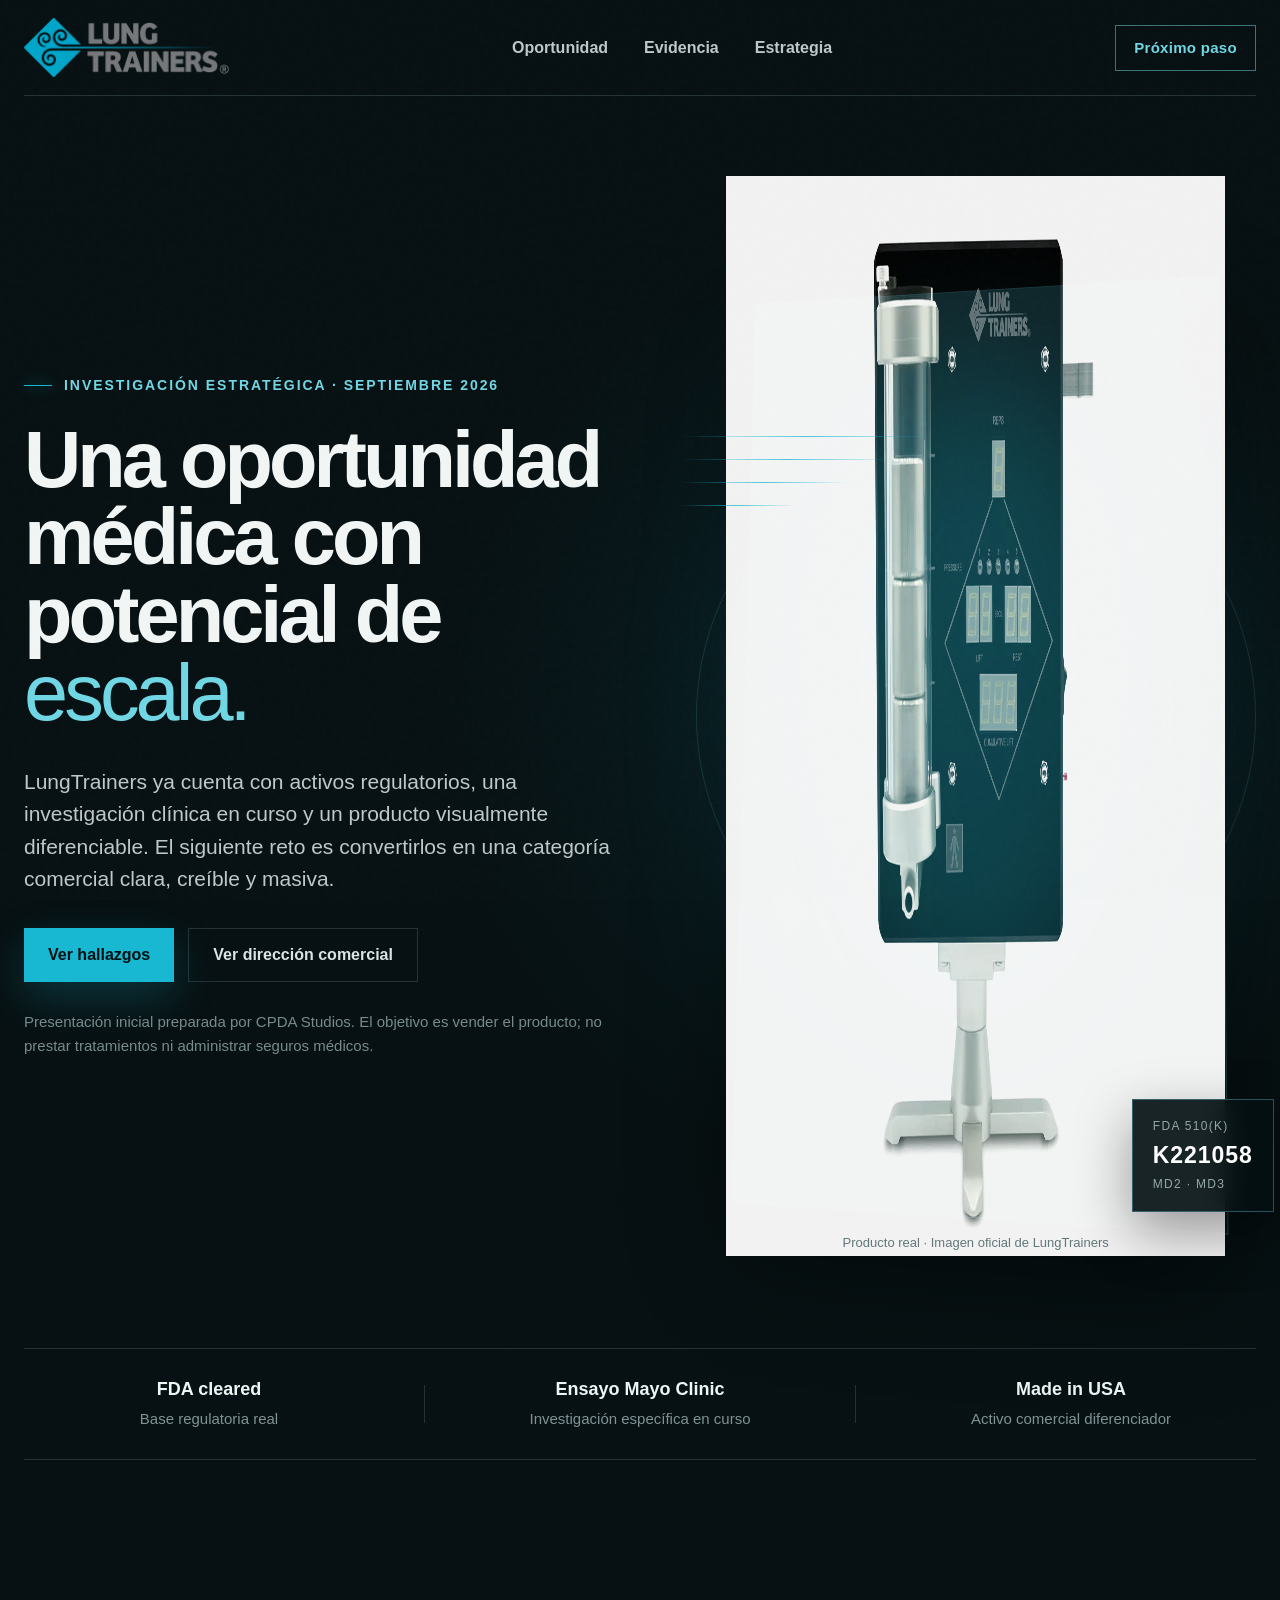
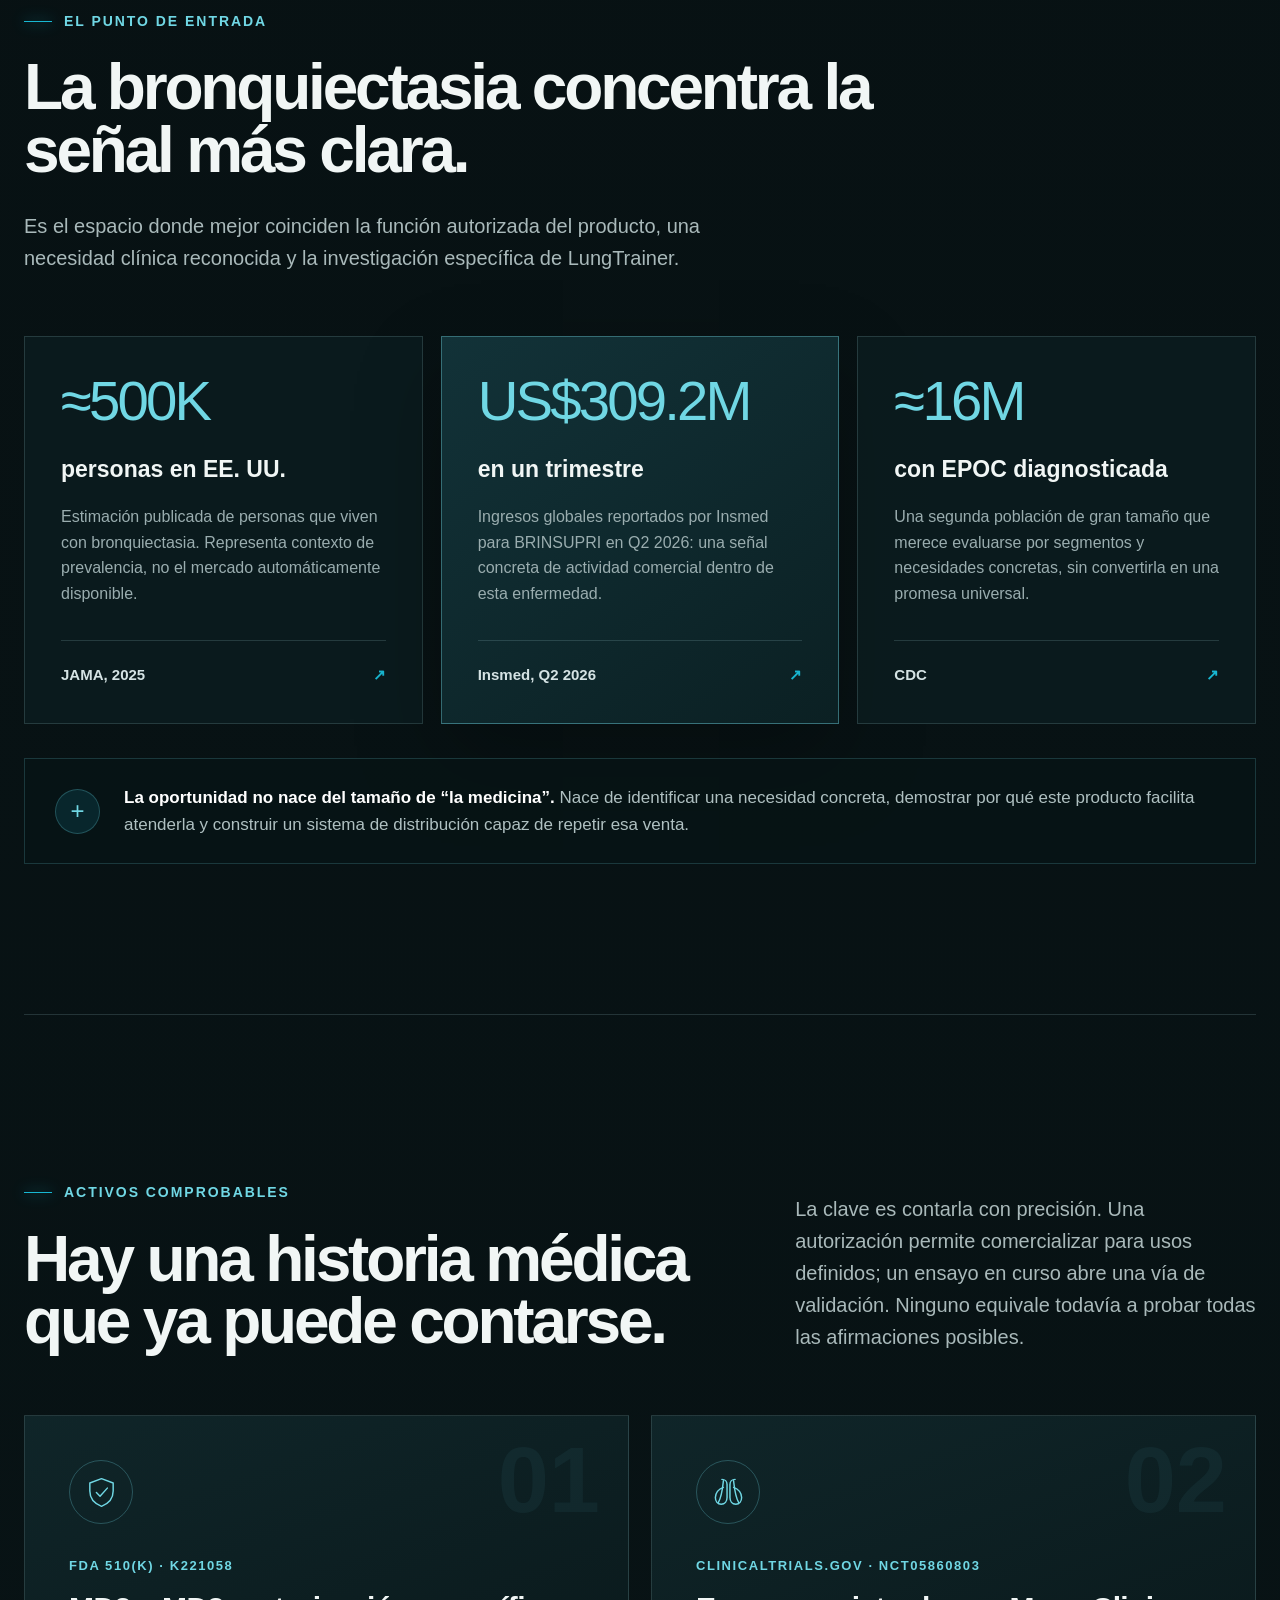
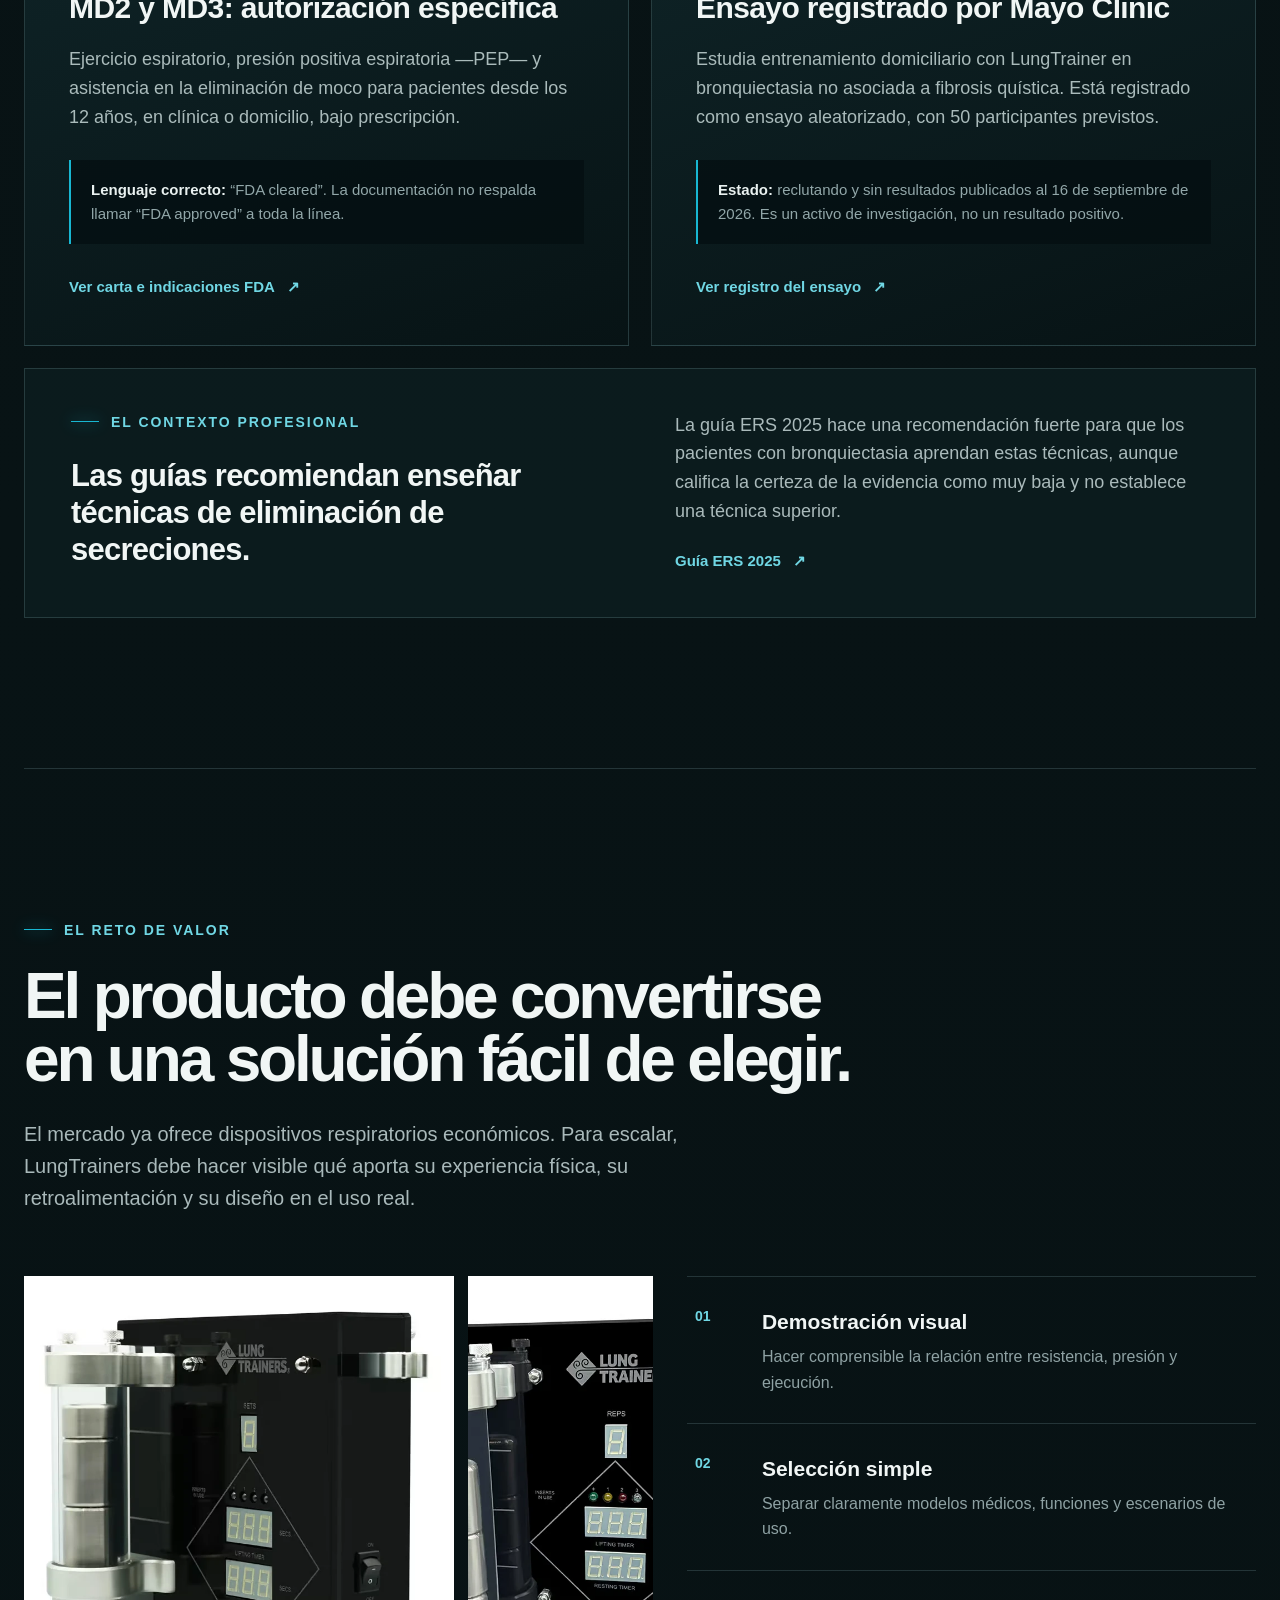
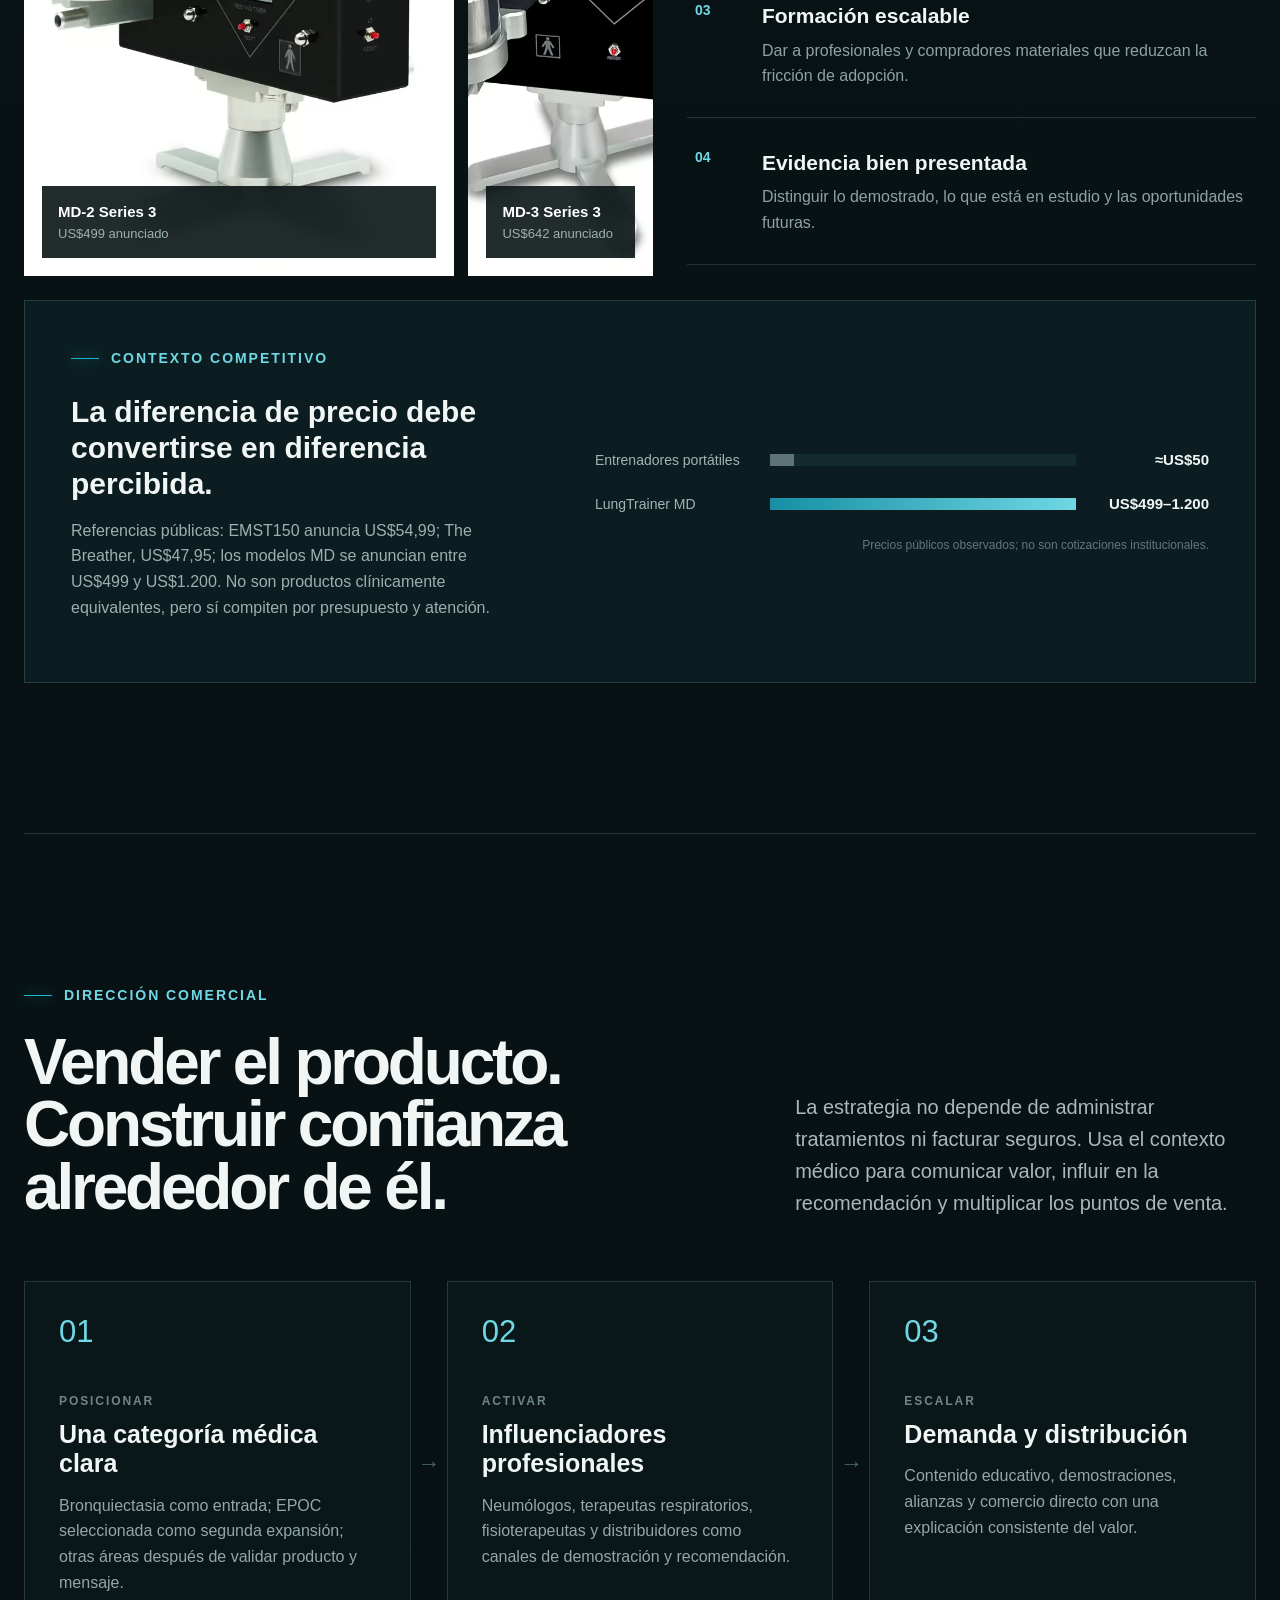
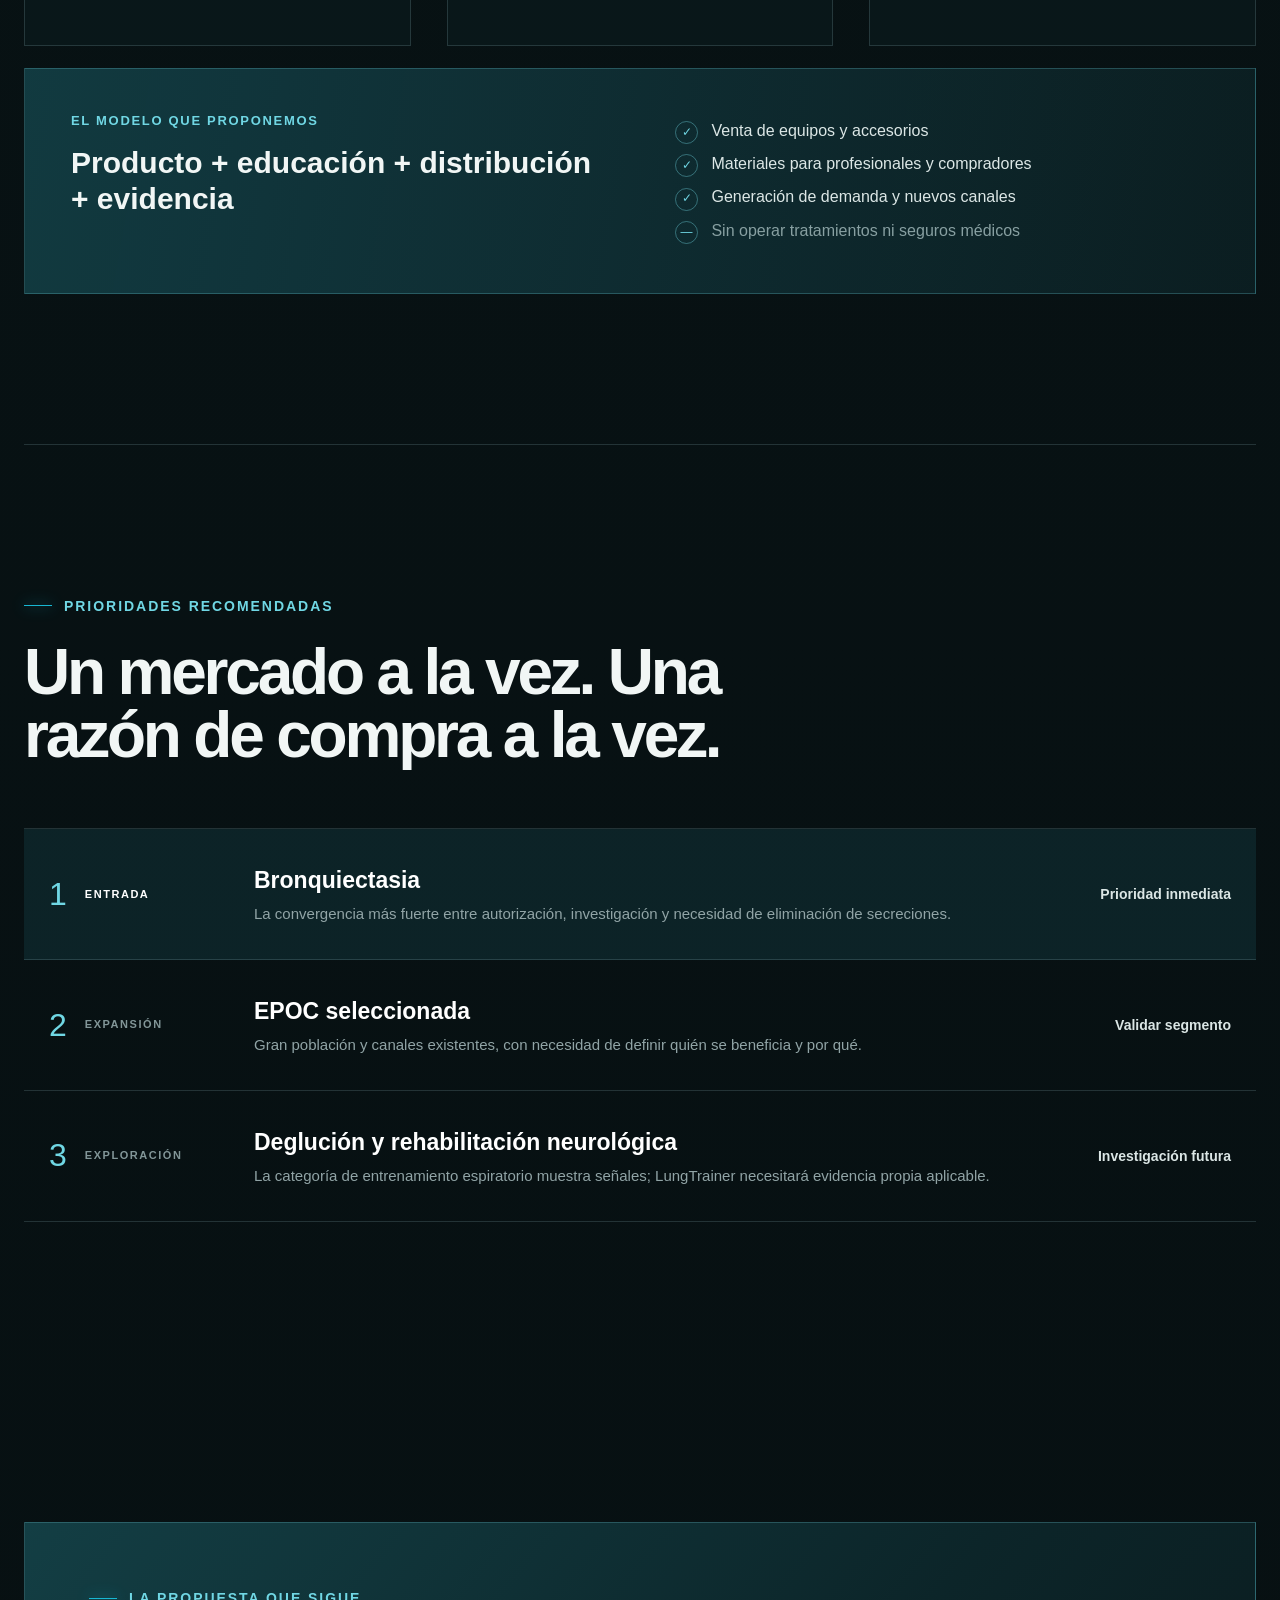
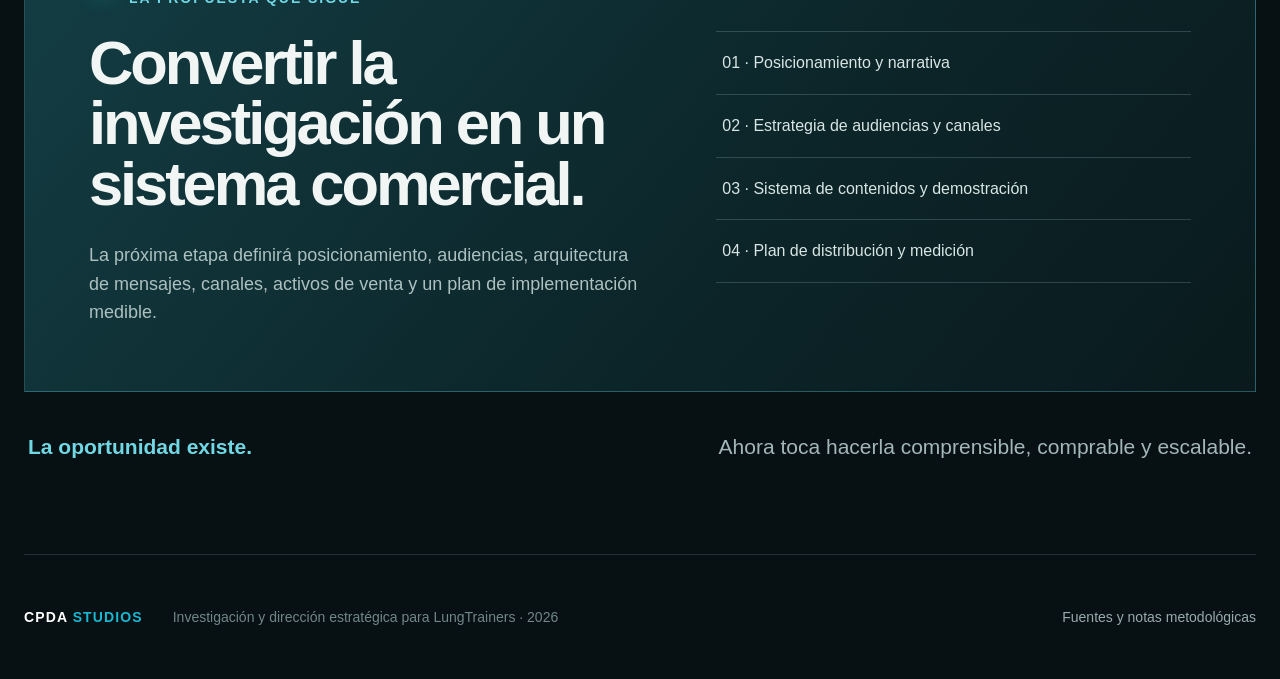
==== index.html @ 3cfd4b8d "Create LungTrainers medical opportunity presentation" ====
<!doctype html>
<html lang="es">
<head>
  <meta charset="utf-8">
  <meta name="viewport" content="width=device-width, initial-scale=1">
  <meta name="description" content="LungTrainers Medical Opportunity — investigación estratégica y oportunidad comercial para escalar la venta del producto.">
  <meta name="theme-color" content="#071012">
  <title>LungTrainers — Medical Opportunity</title>
  <link rel="canonical" href="https://cpdastudios.com/lungtrainers/">
  <link rel="preload" as="image" href="assets/official/md3-series4.webp">
  <link rel="stylesheet" href="styles.css">
</head>
<body>
  <div class="page-noise" aria-hidden="true"></div>
  <header class="site-header">
    <a class="brand" href="#inicio" aria-label="Inicio">
      <img src="assets/official/lungtrainers-logo.webp" alt="LungTrainers">
    </a>
    <nav aria-label="Navegación principal">
      <a href="#oportunidad">Oportunidad</a>
      <a href="#evidencia">Evidencia</a>
      <a href="#estrategia">Estrategia</a>
    </nav>
    <a class="header-cta" href="#proximo-paso">Próximo paso</a>
  </header>

  <main>
    <section class="hero" id="inicio">
      <div class="hero-copy reveal">
        <p class="eyebrow"><span></span> Investigación estratégica · Septiembre 2026</p>
        <h1>Una oportunidad médica con potencial de <em>escala.</em></h1>
        <p class="hero-lede">LungTrainers ya cuenta con activos regulatorios, una investigación clínica en curso y un producto visualmente diferenciable. El siguiente reto es convertirlos en una categoría comercial clara, creíble y masiva.</p>
        <div class="hero-actions">
          <a class="button button-primary" href="#hallazgos">Ver hallazgos</a>
          <a class="button button-ghost" href="#estrategia">Ver dirección comercial</a>
        </div>
        <p class="scope-note">Presentación inicial preparada por CPDA Studios. El objetivo es vender el producto; no prestar tratamientos ni administrar seguros médicos.</p>
      </div>

      <div class="hero-visual reveal" data-delay="120">
        <div class="orbit orbit-one"></div>
        <div class="orbit orbit-two"></div>
        <div class="airflow-lines" aria-hidden="true">
          <span></span><span></span><span></span><span></span>
        </div>
        <div class="product-stage">
          <div class="product-halo"></div>
          <img src="assets/official/md3-series4.webp" alt="LungTrainer MD-3 Series 4" width="1480" height="1080">
        </div>
        <div class="evidence-badge">
          <small>FDA 510(k)</small>
          <strong>K221058</strong>
          <span>MD2 · MD3</span>
        </div>
        <div class="visual-caption">Producto real · Imagen oficial de LungTrainers</div>
      </div>
    </section>

    <section class="signal-strip" aria-label="Señales principales">
      <div><strong>FDA cleared</strong><span>Base regulatoria real</span></div>
      <i></i>
      <div><strong>Ensayo Mayo Clinic</strong><span>Investigación específica en curso</span></div>
      <i></i>
      <div><strong>Made in USA</strong><span>Activo comercial diferenciador</span></div>
    </section>

    <section class="section opportunity" id="oportunidad">
      <div class="section-heading reveal">
        <p class="eyebrow"><span></span> El punto de entrada</p>
        <h2>La bronquiectasia concentra la señal más clara.</h2>
        <p>Es el espacio donde mejor coinciden la función autorizada del producto, una necesidad clínica reconocida y la investigación específica de LungTrainer.</p>
      </div>

      <div class="metric-grid" id="hallazgos">
        <article class="metric-card reveal">
          <div class="metric-number">≈500K</div>
          <h3>personas en EE. UU.</h3>
          <p>Estimación publicada de personas que viven con bronquiectasia. Representa contexto de prevalencia, no el mercado automáticamente disponible.</p>
          <a href="https://pubmed.ncbi.nlm.nih.gov/40293759/" target="_blank" rel="noopener">JAMA, 2025 <span>↗</span></a>
        </article>
        <article class="metric-card accent reveal" data-delay="80">
          <div class="metric-number">US$309.2M</div>
          <h3>en un trimestre</h3>
          <p>Ingresos globales reportados por Insmed para BRINSUPRI en Q2 2026: una señal concreta de actividad comercial dentro de esta enfermedad.</p>
          <a href="https://investor.insmed.com/2026-08-06-Insmed-Reports-Second-Quarter-2026-Financial-Results-and-Provides-Business-Update" target="_blank" rel="noopener">Insmed, Q2 2026 <span>↗</span></a>
        </article>
        <article class="metric-card reveal" data-delay="160">
          <div class="metric-number">≈16M</div>
          <h3>con EPOC diagnosticada</h3>
          <p>Una segunda población de gran tamaño que merece evaluarse por segmentos y necesidades concretas, sin convertirla en una promesa universal.</p>
          <a href="https://www.cdc.gov/cdi/indicator-definitions/chronic-obstructive-pulmonary-disease.html" target="_blank" rel="noopener">CDC <span>↗</span></a>
        </article>
      </div>

      <div class="context-note reveal">
        <div class="context-icon" aria-hidden="true">+</div>
        <p><strong>La oportunidad no nace del tamaño de “la medicina”.</strong> Nace de identificar una necesidad concreta, demostrar por qué este producto facilita atenderla y construir un sistema de distribución capaz de repetir esa venta.</p>
      </div>
    </section>

    <section class="section evidence" id="evidencia">
      <div class="section-heading split-heading reveal">
        <div>
          <p class="eyebrow"><span></span> Activos comprobables</p>
          <h2>Hay una historia médica que ya puede contarse.</h2>
        </div>
        <p>La clave es contarla con precisión. Una autorización permite comercializar para usos definidos; un ensayo en curso abre una vía de validación. Ninguno equivale todavía a probar todas las afirmaciones posibles.</p>
      </div>

      <div class="evidence-layout">
        <article class="evidence-panel reveal">
          <span class="panel-index">01</span>
          <div class="panel-icon" aria-hidden="true">
            <svg viewBox="0 0 48 48"><path d="M24 5 8 11v11c0 10.2 6.7 17.4 16 21 9.3-3.6 16-10.8 16-21V11L24 5Z"/><path d="m17 24 5 5 10-11"/></svg>
          </div>
          <p class="panel-kicker">FDA 510(k) · K221058</p>
          <h3>MD2 y MD3: autorización específica</h3>
          <p>Ejercicio espiratorio, presión positiva espiratoria —PEP— y asistencia en la eliminación de moco para pacientes desde los 12 años, en clínica o domicilio, bajo prescripción.</p>
          <div class="precision-box"><strong>Lenguaje correcto:</strong> “FDA cleared”. La documentación no respalda llamar “FDA approved” a toda la línea.</div>
          <a class="text-link" href="https://www.accessdata.fda.gov/cdrh_docs/pdf22/K221058.pdf" target="_blank" rel="noopener">Ver carta e indicaciones FDA <span>↗</span></a>
        </article>

        <article class="evidence-panel reveal" data-delay="100">
          <span class="panel-index">02</span>
          <div class="panel-icon" aria-hidden="true">
            <svg viewBox="0 0 48 48"><path d="M10 38c5-9 6-21 7-30m21 30c-5-9-6-21-7-30"/><path d="M17 17c-7 2-11 8-11 14 0 5 3 9 8 9 5 0 8-4 8-9V13c0-4-3-7-7-7m16 11c7 2 11 8 11 14 0 5-3 9-8 9-5 0-8-4-8-9V13c0-4 3-7 7-7"/></svg>
          </div>
          <p class="panel-kicker">ClinicalTrials.gov · NCT05860803</p>
          <h3>Ensayo registrado por Mayo Clinic</h3>
          <p>Estudia entrenamiento domiciliario con LungTrainer en bronquiectasia no asociada a fibrosis quística. Está registrado como ensayo aleatorizado, con 50 participantes previstos.</p>
          <div class="precision-box"><strong>Estado:</strong> reclutando y sin resultados publicados al 16 de septiembre de 2026. Es un activo de investigación, no un resultado positivo.</div>
          <a class="text-link" href="https://clinicaltrials.gov/study/NCT05860803" target="_blank" rel="noopener">Ver registro del ensayo <span>↗</span></a>
        </article>
      </div>

      <div class="guideline-card reveal">
        <div>
          <p class="eyebrow"><span></span> El contexto profesional</p>
          <h3>Las guías recomiendan enseñar técnicas de eliminación de secreciones.</h3>
        </div>
        <div>
          <p>La guía ERS 2025 hace una recomendación fuerte para que los pacientes con bronquiectasia aprendan estas técnicas, aunque califica la certeza de la evidencia como muy baja y no establece una técnica superior.</p>
          <a class="text-link" href="https://publications.ersnet.org/content/erj/66/6/2501126" target="_blank" rel="noopener">Guía ERS 2025 <span>↗</span></a>
        </div>
      </div>
    </section>

    <section class="section product-section">
      <div class="section-heading reveal">
        <p class="eyebrow"><span></span> El reto de valor</p>
        <h2>El producto debe convertirse en una solución fácil de elegir.</h2>
        <p>El mercado ya ofrece dispositivos respiratorios económicos. Para escalar, LungTrainers debe hacer visible qué aporta su experiencia física, su retroalimentación y su diseño en el uso real.</p>
      </div>

      <div class="product-composition reveal">
        <div class="product-gallery">
          <figure class="main-product">
            <img src="assets/official/md2-series3.webp" alt="LungTrainer MD-2 Series 3" loading="lazy" width="1480" height="1080">
            <figcaption><strong>MD-2 Series 3</strong><span>US$499 anunciado</span></figcaption>
          </figure>
          <figure class="secondary-product">
            <img src="assets/official/md3-series3.webp" alt="LungTrainer MD-3 Series 3" loading="lazy" width="1480" height="1080">
            <figcaption><strong>MD-3 Series 3</strong><span>US$642 anunciado</span></figcaption>
          </figure>
        </div>
        <div class="value-stack">
          <article>
            <span>01</span>
            <div><h3>Demostración visual</h3><p>Hacer comprensible la relación entre resistencia, presión y ejecución.</p></div>
          </article>
          <article>
            <span>02</span>
            <div><h3>Selección simple</h3><p>Separar claramente modelos médicos, funciones y escenarios de uso.</p></div>
          </article>
          <article>
            <span>03</span>
            <div><h3>Formación escalable</h3><p>Dar a profesionales y compradores materiales que reduzcan la fricción de adopción.</p></div>
          </article>
          <article>
            <span>04</span>
            <div><h3>Evidencia bien presentada</h3><p>Distinguir lo demostrado, lo que está en estudio y las oportunidades futuras.</p></div>
          </article>
        </div>
      </div>

      <div class="price-context reveal">
        <div class="price-copy">
          <p class="eyebrow"><span></span> Contexto competitivo</p>
          <h3>La diferencia de precio debe convertirse en diferencia percibida.</h3>
          <p>Referencias públicas: EMST150 anuncia US$54,99; The Breather, US$47,95; los modelos MD se anuncian entre US$499 y US$1.200. No son productos clínicamente equivalentes, pero sí compiten por presupuesto y atención.</p>
        </div>
        <div class="price-bars" aria-label="Comparación ilustrativa de precios publicados">
          <div class="price-row"><span>Entrenadores portátiles</span><div class="bar"><i style="--w:8%"></i></div><strong>≈US$50</strong></div>
          <div class="price-row"><span>LungTrainer MD</span><div class="bar"><i class="accent-bar" style="--w:100%"></i></div><strong>US$499–1.200</strong></div>
          <small>Precios públicos observados; no son cotizaciones institucionales.</small>
        </div>
      </div>
    </section>

    <section class="section strategy" id="estrategia">
      <div class="section-heading split-heading reveal">
        <div>
          <p class="eyebrow"><span></span> Dirección comercial</p>
          <h2>Vender el producto. Construir confianza alrededor de él.</h2>
        </div>
        <p>La estrategia no depende de administrar tratamientos ni facturar seguros. Usa el contexto médico para comunicar valor, influir en la recomendación y multiplicar los puntos de venta.</p>
      </div>

      <div class="strategy-path reveal">
        <article>
          <span class="step">01</span>
          <p class="step-label">POSICIONAR</p>
          <h3>Una categoría médica clara</h3>
          <p>Bronquiectasia como entrada; EPOC seleccionada como segunda expansión; otras áreas después de validar producto y mensaje.</p>
        </article>
        <div class="path-arrow" aria-hidden="true">→</div>
        <article>
          <span class="step">02</span>
          <p class="step-label">ACTIVAR</p>
          <h3>Influenciadores profesionales</h3>
          <p>Neumólogos, terapeutas respiratorios, fisioterapeutas y distribuidores como canales de demostración y recomendación.</p>
        </article>
        <div class="path-arrow" aria-hidden="true">→</div>
        <article>
          <span class="step">03</span>
          <p class="step-label">ESCALAR</p>
          <h3>Demanda y distribución</h3>
          <p>Contenido educativo, demostraciones, alianzas y comercio directo con una explicación consistente del valor.</p>
        </article>
      </div>

      <div class="commercial-boundary reveal">
        <div class="boundary-title">
          <span>El modelo que proponemos</span>
          <strong>Producto + educación + distribución + evidencia</strong>
        </div>
        <div class="boundary-list">
          <p><i>✓</i> Venta de equipos y accesorios</p>
          <p><i>✓</i> Materiales para profesionales y compradores</p>
          <p><i>✓</i> Generación de demanda y nuevos canales</p>
          <p class="muted"><i>—</i> Sin operar tratamientos ni seguros médicos</p>
        </div>
      </div>
    </section>

    <section class="section phases">
      <div class="section-heading reveal">
        <p class="eyebrow"><span></span> Prioridades recomendadas</p>
        <h2>Un mercado a la vez. Una razón de compra a la vez.</h2>
      </div>
      <div class="phase-table reveal">
        <article class="phase-row active">
          <div class="phase-label"><span>1</span><small>ENTRADA</small></div>
          <div><h3>Bronquiectasia</h3><p>La convergencia más fuerte entre autorización, investigación y necesidad de eliminación de secreciones.</p></div>
          <strong>Prioridad inmediata</strong>
        </article>
        <article class="phase-row">
          <div class="phase-label"><span>2</span><small>EXPANSIÓN</small></div>
          <div><h3>EPOC seleccionada</h3><p>Gran población y canales existentes, con necesidad de definir quién se beneficia y por qué.</p></div>
          <strong>Validar segmento</strong>
        </article>
        <article class="phase-row">
          <div class="phase-label"><span>3</span><small>EXPLORACIÓN</small></div>
          <div><h3>Deglución y rehabilitación neurológica</h3><p>La categoría de entrenamiento espiratorio muestra señales; LungTrainer necesitará evidencia propia aplicable.</p></div>
          <strong>Investigación futura</strong>
        </article>
      </div>
    </section>

    <section class="section next-step" id="proximo-paso">
      <div class="next-step-inner reveal">
        <div>
          <p class="eyebrow"><span></span> La propuesta que sigue</p>
          <h2>Convertir la investigación en un sistema comercial.</h2>
          <p>La próxima etapa definirá posicionamiento, audiencias, arquitectura de mensajes, canales, activos de venta y un plan de implementación medible.</p>
        </div>
        <div class="next-deliverables">
          <span>01 · Posicionamiento y narrativa</span>
          <span>02 · Estrategia de audiencias y canales</span>
          <span>03 · Sistema de contenidos y demostración</span>
          <span>04 · Plan de distribución y medición</span>
        </div>
      </div>
      <div class="closing-line reveal">
        <strong>La oportunidad existe.</strong>
        <span>Ahora toca hacerla comprensible, comprable y escalable.</span>
      </div>
    </section>
  </main>

  <footer>
    <div class="footer-brand">CPDA <span>STUDIOS</span></div>
    <p>Investigación y dirección estratégica para LungTrainers · 2026</p>
    <a href="research.html">Fuentes y notas metodológicas</a>
  </footer>

  <script src="script.js"></script>
</body>
</html>
---- styles.css ----
:root {
  --ink: #071012;
  --ink-2: #0a171a;
  --panel: #0d1e21;
  --panel-2: #10272b;
  --line: rgba(180, 226, 232, .16);
  --text: #f1f6f5;
  --muted: #a9b9ba;
  --cyan: #18b7d2;
  --cyan-2: #70d7e4;
  --green: #9ad5ba;
  --warm: #e7e0d3;
  --max: 1240px;
}

* { box-sizing: border-box; }
html { scroll-behavior: smooth; background: var(--ink); }
body {
  margin: 0;
  color: var(--text);
  background:
    radial-gradient(circle at 72% 8%, rgba(24, 183, 210, .09), transparent 31rem),
    linear-gradient(180deg, #071012 0%, #081315 43%, #071012 100%);
  font-family: "Segoe UI", Inter, Arial, sans-serif;
  font-size: 18px;
  line-height: 1.6;
  overflow-x: hidden;
}

body::before {
  content: "";
  position: fixed;
  inset: 0;
  pointer-events: none;
  background-image: linear-gradient(rgba(255,255,255,.018) 1px, transparent 1px), linear-gradient(90deg, rgba(255,255,255,.018) 1px, transparent 1px);
  background-size: 72px 72px;
  mask-image: linear-gradient(to bottom, black, transparent 75%);
  z-index: -1;
}

.page-noise {
  position: fixed;
  inset: 0;
  opacity: .025;
  pointer-events: none;
  z-index: 20;
  background-image: url("data:image/svg+xml,%3Csvg viewBox='0 0 220 220' xmlns='http://www.w3.org/2000/svg'%3E%3Cfilter id='n'%3E%3CfeTurbulence type='fractalNoise' baseFrequency='.8' numOctaves='4' stitchTiles='stitch'/%3E%3C/filter%3E%3Crect width='100%25' height='100%25' filter='url(%23n)' opacity='.7'/%3E%3C/svg%3E");
}

a { color: inherit; }
img { max-width: 100%; display: block; }
p { margin-top: 0; }

.site-header {
  width: min(calc(100% - 48px), var(--max));
  min-height: 96px;
  margin: 0 auto;
  display: flex;
  align-items: center;
  justify-content: space-between;
  gap: 32px;
  border-bottom: 1px solid var(--line);
  position: relative;
  z-index: 10;
}

.brand img { width: 205px; height: auto; }
.site-header nav { display: flex; align-items: center; gap: 36px; }
.site-header nav a { color: #bdc9ca; text-decoration: none; font-size: 16px; font-weight: 600; transition: color .2s ease; }
.site-header nav a:hover { color: white; }
.header-cta { border: 1px solid rgba(112,215,228,.5); color: var(--cyan-2); padding: 10px 18px; text-decoration: none; font-weight: 700; font-size: 15px; letter-spacing: .02em; }

.hero {
  width: min(calc(100% - 48px), var(--max));
  min-height: 760px;
  margin: 0 auto;
  display: grid;
  grid-template-columns: 1.04fr .96fr;
  align-items: center;
  gap: 64px;
  padding: 80px 0 92px;
}

.eyebrow { color: var(--cyan-2); font-weight: 700; text-transform: uppercase; letter-spacing: .14em; font-size: 14px; display: flex; align-items: center; gap: 12px; margin-bottom: 24px; }
.eyebrow span { display: inline-block; width: 28px; height: 1px; background: var(--cyan); box-shadow: 0 0 14px var(--cyan); }
.hero h1, .section-heading h2, .next-step h2, .sources-main h1 { font-weight: 580; line-height: .98; letter-spacing: -.05em; margin: 0; }
.hero h1 { font-size: clamp(62px, 6.2vw, 95px); max-width: 760px; }
.hero h1 em { color: var(--cyan-2); font-style: normal; font-weight: 450; }
.hero-lede { max-width: 660px; color: #bdc9ca; font-size: 21px; line-height: 1.55; margin: 34px 0 32px; }
.hero-actions { display: flex; flex-wrap: wrap; gap: 14px; }
.button { display: inline-flex; align-items: center; justify-content: center; min-height: 54px; padding: 0 24px; text-decoration: none; font-size: 16px; font-weight: 750; }
.button-primary { background: var(--cyan); color: #021012; box-shadow: 0 16px 44px rgba(24,183,210,.22); }
.button-primary:hover { background: #52cee0; }
.button-ghost { border: 1px solid var(--line); color: #dbe4e4; }
.button-ghost:hover { border-color: rgba(112,215,228,.55); }
.scope-note { color: #778b8d; font-size: 15px; max-width: 640px; margin: 28px 0 0; }

.hero-visual { min-height: 580px; position: relative; display: grid; place-items: center; isolation: isolate; }
.product-stage { position: relative; width: min(100%, 590px); aspect-ratio: 1 / .86; display: grid; place-items: center; z-index: 2; }
.product-stage::before { content: ""; position: absolute; inset: 9% 7% 5%; border: 1px solid rgba(112,215,228,.18); background: linear-gradient(145deg, rgba(18,45,50,.84), rgba(6,16,18,.5)); transform: perspective(900px) rotateY(-7deg) rotateX(4deg); box-shadow: 0 50px 100px rgba(0,0,0,.48); }
.product-stage img { position: relative; width: 89%; mix-blend-mode: screen; filter: contrast(1.07) brightness(.95); z-index: 2; }
.product-halo { position: absolute; width: 65%; height: 65%; border-radius: 50%; background: rgba(24,183,210,.28); filter: blur(80px); z-index: 1; }
.orbit { position: absolute; border: 1px solid rgba(112,215,228,.16); border-radius: 50%; z-index: 0; }
.orbit-one { width: 560px; height: 560px; }
.orbit-two { width: 430px; height: 430px; border-style: dashed; animation: orbit 34s linear infinite; }
@keyframes orbit { to { transform: rotate(360deg); } }
.airflow-lines { position: absolute; left: -3%; top: 22%; width: 46%; z-index: 4; opacity: .75; }
.airflow-lines span { display: block; height: 1px; margin: 22px 0; background: linear-gradient(90deg, transparent, var(--cyan), transparent); transform-origin: right; animation: breathe 3.6s ease-in-out infinite; }
.airflow-lines span:nth-child(2) { width: 84%; animation-delay: .35s; }
.airflow-lines span:nth-child(3) { width: 66%; animation-delay: .7s; }
.airflow-lines span:nth-child(4) { width: 45%; animation-delay: 1.05s; }
@keyframes breathe { 0%,100% { transform: scaleX(.72); opacity: .3; } 50% { transform: scaleX(1.08); opacity: .9; } }
.evidence-badge { position: absolute; right: -18px; bottom: 44px; z-index: 5; padding: 17px 20px; background: rgba(4,16,18,.91); border: 1px solid rgba(112,215,228,.34); backdrop-filter: blur(14px); box-shadow: 0 20px 55px rgba(0,0,0,.38); }
.evidence-badge small, .evidence-badge span { display: block; color: #94a7a8; font-size: 12px; text-transform: uppercase; letter-spacing: .11em; }
.evidence-badge strong { display: block; color: white; font-size: 23px; letter-spacing: .04em; margin: 1px 0; }
.visual-caption { position: absolute; bottom: 2px; color: #62777a; font-size: 13px; z-index: 4; }

.signal-strip { width: min(calc(100% - 48px), var(--max)); margin: 0 auto; min-height: 112px; border-top: 1px solid var(--line); border-bottom: 1px solid var(--line); display: grid; grid-template-columns: 1fr auto 1fr auto 1fr; align-items: center; gap: 30px; }
.signal-strip div { text-align: center; }
.signal-strip strong { display: block; font-size: 18px; color: #edf6f5; }
.signal-strip span { color: #7f9395; font-size: 15px; }
.signal-strip i { width: 1px; height: 38px; background: var(--line); }

.section { width: min(calc(100% - 48px), var(--max)); margin: 0 auto; padding: 150px 0; }
.section-heading { max-width: 850px; margin-bottom: 62px; }
.section-heading h2, .next-step h2 { font-size: clamp(46px, 5vw, 76px); }
.section-heading > p:not(.eyebrow), .split-heading > p { color: var(--muted); font-size: 20px; max-width: 740px; margin: 28px 0 0; }
.split-heading { max-width: none; display: grid; grid-template-columns: 1.2fr .8fr; gap: 80px; align-items: end; }
.split-heading > p { margin-bottom: 4px; }

.metric-grid { display: grid; grid-template-columns: repeat(3, 1fr); gap: 18px; }
.metric-card { min-height: 388px; padding: 36px; border: 1px solid var(--line); background: rgba(12,30,33,.7); display: flex; flex-direction: column; }
.metric-card.accent { background: linear-gradient(145deg, #123238, #0b2023); border-color: rgba(112,215,228,.4); transform: translateY(-16px); box-shadow: 0 35px 80px rgba(0,0,0,.25); }
.metric-number { font-size: clamp(45px, 4.4vw, 67px); line-height: 1; letter-spacing: -.05em; color: var(--cyan-2); font-weight: 350; margin-bottom: 22px; }
.metric-card h3 { font-size: 23px; margin: 0 0 16px; }
.metric-card p { color: #9aadaf; font-size: 16px; line-height: 1.6; }
.metric-card a { margin-top: auto; color: #d5e3e4; font-size: 15px; font-weight: 700; text-decoration: none; padding-top: 22px; border-top: 1px solid var(--line); }
.metric-card a span { color: var(--cyan); float: right; }
.context-note { margin-top: 34px; border: 1px solid rgba(112,215,228,.19); padding: 25px 30px; display: flex; gap: 24px; align-items: center; background: rgba(6,20,22,.72); }
.context-note p { margin: 0; color: #afc0c1; font-size: 17px; }
.context-note strong { color: white; }
.context-icon { width: 45px; height: 45px; flex: 0 0 45px; border-radius: 50%; display: grid; place-items: center; background: rgba(24,183,210,.12); border: 1px solid rgba(112,215,228,.25); color: var(--cyan-2); font-size: 24px; }

.evidence { border-top: 1px solid var(--line); }
.evidence-layout { display: grid; grid-template-columns: 1fr 1fr; gap: 22px; }
.evidence-panel { position: relative; border: 1px solid var(--line); background: linear-gradient(160deg, rgba(16,39,43,.9), rgba(7,19,21,.9)); padding: 44px; overflow: hidden; }
.panel-index { position: absolute; right: 28px; top: 18px; font-size: 92px; line-height: 1; color: rgba(112,215,228,.055); font-weight: 700; }
.panel-icon { width: 64px; height: 64px; border-radius: 50%; border: 1px solid rgba(112,215,228,.28); display: grid; place-items: center; margin-bottom: 32px; }
.panel-icon svg { width: 35px; height: 35px; fill: none; stroke: var(--cyan-2); stroke-width: 2; stroke-linecap: round; stroke-linejoin: round; }
.panel-kicker { color: var(--cyan-2); text-transform: uppercase; letter-spacing: .12em; font-size: 13px; font-weight: 700; }
.evidence-panel h3 { font-size: 30px; line-height: 1.18; letter-spacing: -.02em; margin: 0 0 20px; }
.evidence-panel > p:not(.panel-kicker) { color: #aabbbb; }
.precision-box { padding: 18px 20px; background: rgba(4,14,16,.7); border-left: 2px solid var(--cyan); color: #92a7a9; font-size: 15px; margin: 28px 0; }
.precision-box strong { color: #e9f1f0; }
.text-link { display: inline-flex; gap: 12px; align-items: center; color: var(--cyan-2); text-decoration: none; font-weight: 700; font-size: 15px; }
.guideline-card { margin-top: 22px; display: grid; grid-template-columns: 1fr 1fr; gap: 70px; border: 1px solid var(--line); padding: 42px 46px; background: rgba(13,30,33,.7); }
.guideline-card h3 { font-size: 31px; line-height: 1.2; letter-spacing: -.025em; margin: 0; }
.guideline-card > div:last-child p { color: #aababb; margin-bottom: 20px; }

.product-section { border-top: 1px solid var(--line); }
.product-composition { display: grid; grid-template-columns: 1.05fr .95fr; gap: 34px; }
.product-gallery { display: grid; grid-template-columns: 1.4fr .6fr; gap: 14px; }
.product-gallery figure { margin: 0; background: #e9eeee; color: #0c1719; overflow: hidden; position: relative; }
.product-gallery img { width: 100%; height: 100%; object-fit: cover; }
.product-gallery figcaption { position: absolute; left: 18px; right: 18px; bottom: 18px; background: rgba(5,15,17,.88); color: white; padding: 14px 16px; backdrop-filter: blur(10px); }
.product-gallery figcaption strong, .product-gallery figcaption span { display: block; }
.product-gallery figcaption strong { font-size: 15px; }
.product-gallery figcaption span { font-size: 13px; color: #9db0b1; }
.main-product { min-height: 600px; }
.secondary-product { min-height: 600px; }
.secondary-product img { object-position: 47% center; }
.value-stack { border-top: 1px solid var(--line); }
.value-stack article { display: grid; grid-template-columns: 45px 1fr; gap: 22px; padding: 28px 8px; border-bottom: 1px solid var(--line); }
.value-stack article > span { color: var(--cyan-2); font-size: 14px; font-weight: 700; }
.value-stack h3 { margin: 0 0 5px; font-size: 21px; }
.value-stack p { margin: 0; color: #8fa2a4; font-size: 16px; }
.price-context { margin-top: 24px; display: grid; grid-template-columns: .85fr 1.15fr; gap: 70px; padding: 46px; border: 1px solid var(--line); background: #0b1d20; }
.price-copy h3 { font-size: 30px; line-height: 1.2; margin: 0 0 16px; }
.price-copy > p:not(.eyebrow) { color: #9eafb0; font-size: 16px; }
.price-bars { align-self: center; }
.price-row { display: grid; grid-template-columns: 160px 1fr 118px; gap: 15px; align-items: center; margin: 20px 0; }
.price-row span { font-size: 14px; color: #a4b4b5; }
.price-row strong { font-size: 15px; text-align: right; }
.bar { height: 12px; background: #132b2f; overflow: hidden; }
.bar i { display: block; width: var(--w); height: 100%; background: #5c7477; }
.bar .accent-bar { background: linear-gradient(90deg, #168fa4, var(--cyan-2)); box-shadow: 0 0 18px rgba(24,183,210,.3); }
.price-bars small { display: block; color: #63787a; text-align: right; font-size: 12px; }

.strategy { border-top: 1px solid var(--line); }
.strategy-path { display: grid; grid-template-columns: 1fr 36px 1fr 36px 1fr; align-items: stretch; }
.strategy-path article { min-height: 315px; border: 1px solid var(--line); padding: 34px; background: rgba(10,25,28,.72); }
.step { display: block; color: var(--cyan-2); font-size: 31px; line-height: 1; margin-bottom: 45px; }
.step-label { color: #708588; font-size: 12px; letter-spacing: .16em; font-weight: 800; margin-bottom: 9px; }
.strategy-path h3 { font-size: 25px; line-height: 1.18; margin: 0 0 14px; }
.strategy-path article > p:last-child { color: #94a7a8; font-size: 16px; }
.path-arrow { display: grid; place-items: center; color: #436266; font-size: 23px; }
.commercial-boundary { margin-top: 22px; display: grid; grid-template-columns: 1fr 1fr; gap: 70px; padding: 42px 46px; background: linear-gradient(100deg, rgba(20,67,74,.82), rgba(12,33,36,.8)); border: 1px solid rgba(112,215,228,.25); }
.boundary-title span { display: block; color: var(--cyan-2); text-transform: uppercase; font-size: 13px; font-weight: 750; letter-spacing: .13em; margin-bottom: 13px; }
.boundary-title strong { font-size: 30px; line-height: 1.2; display: block; }
.boundary-list p { margin: 7px 0; color: #dce7e6; font-size: 16px; }
.boundary-list i { display: inline-grid; place-items: center; width: 23px; height: 23px; border: 1px solid rgba(112,215,228,.4); color: var(--cyan-2); border-radius: 50%; font-style: normal; font-size: 12px; margin-right: 9px; }
.boundary-list .muted { color: #88a0a2; }

.phases { border-top: 1px solid var(--line); }
.phase-table { border-top: 1px solid var(--line); }
.phase-row { display: grid; grid-template-columns: 165px 1fr 190px; gap: 40px; align-items: center; padding: 33px 25px; border-bottom: 1px solid var(--line); color: #829698; transition: background .25s ease, color .25s ease; }
.phase-row:hover, .phase-row.active { background: rgba(17,50,55,.55); color: white; }
.phase-label { display: flex; align-items: center; gap: 18px; }
.phase-label span { font-size: 32px; color: var(--cyan-2); }
.phase-label small { font-size: 11px; letter-spacing: .14em; font-weight: 800; }
.phase-row h3 { color: white; margin: 0 0 3px; font-size: 23px; }
.phase-row p { margin: 0; font-size: 15px; color: #91a4a6; }
.phase-row > strong { color: #dbe6e5; font-size: 14px; text-align: right; }

.next-step { padding-bottom: 90px; }
.next-step-inner { padding: 64px; background: linear-gradient(130deg, #133e44 0%, #0c2529 60%, #0a1a1d 100%); border: 1px solid rgba(112,215,228,.28); display: grid; grid-template-columns: 1.08fr .92fr; gap: 70px; }
.next-step h2 { font-size: clamp(45px, 4.8vw, 69px); }
.next-step-inner > div:first-child > p:last-child { color: #adc0c0; font-size: 18px; margin: 27px 0 0; }
.next-deliverables { align-self: center; border-top: 1px solid rgba(180,226,232,.2); }
.next-deliverables span { display: block; padding: 18px 6px; border-bottom: 1px solid rgba(180,226,232,.2); color: #d8e5e4; font-size: 16px; }
.closing-line { display: flex; justify-content: space-between; gap: 35px; padding: 38px 4px 0; font-size: 21px; }
.closing-line strong { color: var(--cyan-2); }
.closing-line span { color: #a4b7b8; }

footer { width: min(calc(100% - 48px), var(--max)); margin: 0 auto; min-height: 125px; display: flex; align-items: center; gap: 30px; border-top: 1px solid var(--line); color: #718689; font-size: 14px; }
.footer-brand { color: white; font-weight: 800; letter-spacing: .08em; }
.footer-brand span { color: var(--cyan); }
footer p { margin: 0 auto 0 0; }
footer a { color: #98abad; text-decoration: none; }

.reveal { opacity: 0; transform: translateY(22px); transition: opacity .8s ease, transform .8s ease; transition-delay: var(--delay, 0ms); }
.reveal.visible { opacity: 1; transform: translateY(0); }

.sources-page { background: #071012; }
.compact-header { min-height: 82px; }
.sources-main { width: min(calc(100% - 48px), 980px); margin: 0 auto; padding: 100px 0 130px; }
.sources-main h1 { font-size: clamp(49px, 6vw, 76px); max-width: 800px; }
.sources-intro { color: #adbdbe; font-size: 21px; max-width: 830px; margin: 32px 0 80px; }
.source-group { margin: 70px 0; }
.source-group h2, .method-note h2 { font-size: 29px; margin: 0 0 22px; }
.source-group > a { display: grid; grid-template-columns: 260px 1fr; gap: 35px; padding: 22px 4px; border-top: 1px solid var(--line); text-decoration: none; }
.source-group > a:last-child { border-bottom: 1px solid var(--line); }
.source-group a strong { color: #e7eeee; font-size: 17px; }
.source-group a span { color: #8ea1a3; font-size: 16px; }
.source-group a:hover strong { color: var(--cyan-2); }
.method-note { padding: 38px 42px; background: var(--panel); border: 1px solid var(--line); }
.method-note p { color: #a2b3b4; }

@media (max-width: 980px) {
  .site-header nav { display: none; }
  .hero { grid-template-columns: 1fr; padding-top: 70px; }
  .hero-copy { text-align: center; }
  .hero-copy .eyebrow { justify-content: center; }
  .hero-lede, .scope-note { margin-left: auto; margin-right: auto; }
  .hero-actions { justify-content: center; }
  .hero-visual { min-height: 520px; }
  .metric-grid, .evidence-layout { grid-template-columns: 1fr; }
  .metric-card.accent { transform: none; }
  .split-heading, .guideline-card, .product-composition, .price-context, .commercial-boundary, .next-step-inner { grid-template-columns: 1fr; gap: 36px; }
  .strategy-path { grid-template-columns: 1fr; gap: 12px; }
  .path-arrow { transform: rotate(90deg); min-height: 28px; }
  .product-gallery { min-height: 540px; }
  .product-gallery figure { min-height: 540px; }
  .phase-row { grid-template-columns: 140px 1fr; }
  .phase-row > strong { grid-column: 2; text-align: left; }
}

@media (max-width: 680px) {
  body { font-size: 17px; }
  .site-header, .hero, .signal-strip, .section, footer { width: min(calc(100% - 32px), var(--max)); }
  .site-header { min-height: 78px; }
  .brand img { width: 158px; }
  .header-cta { padding: 8px 11px; font-size: 13px; }
  .hero { min-height: auto; gap: 24px; padding: 62px 0 80px; }
  .hero h1 { font-size: clamp(50px, 15vw, 72px); }
  .hero-lede { font-size: 18px; }
  .hero-visual { min-height: 410px; }
  .orbit-one { width: 390px; height: 390px; }
  .orbit-two { width: 310px; height: 310px; }
  .evidence-badge { right: 0; bottom: 28px; }
  .signal-strip { grid-template-columns: 1fr; gap: 0; padding: 25px 0; }
  .signal-strip div { padding: 14px; }
  .signal-strip i { width: 55px; height: 1px; margin: 0 auto; }
  .section { padding: 100px 0; }
  .section-heading { margin-bottom: 44px; }
  .section-heading h2 { font-size: 47px; }
  .metric-card, .evidence-panel { padding: 29px; }
  .context-note { align-items: flex-start; padding: 22px; }
  .guideline-card, .price-context, .commercial-boundary { padding: 29px; }
  .product-gallery { grid-template-columns: 1fr; min-height: auto; }
  .product-gallery figure { min-height: 420px; }
  .price-row { grid-template-columns: 1fr 90px; }
  .price-row .bar { grid-row: 2; grid-column: 1 / 3; }
  .strategy-path article { min-height: auto; }
  .phase-row { grid-template-columns: 1fr; gap: 12px; padding: 27px 15px; }
  .phase-row > strong { grid-column: 1; text-align: left; }
  .next-step-inner { padding: 34px 28px; }
  .closing-line { flex-direction: column; gap: 4px; }
  footer { flex-wrap: wrap; padding: 30px 0; gap: 12px 24px; }
  footer p { width: 100%; order: 3; }
  .sources-main { width: min(calc(100% - 32px), 980px); padding-top: 70px; }
  .source-group > a { grid-template-columns: 1fr; gap: 6px; }
  .method-note { padding: 28px; }
}

@media (prefers-reduced-motion: reduce) {
  html { scroll-behavior: auto; }
  *, *::before, *::after { animation-duration: .01ms !important; animation-iteration-count: 1 !important; transition-duration: .01ms !important; }
  .reveal { opacity: 1; transform: none; }
}
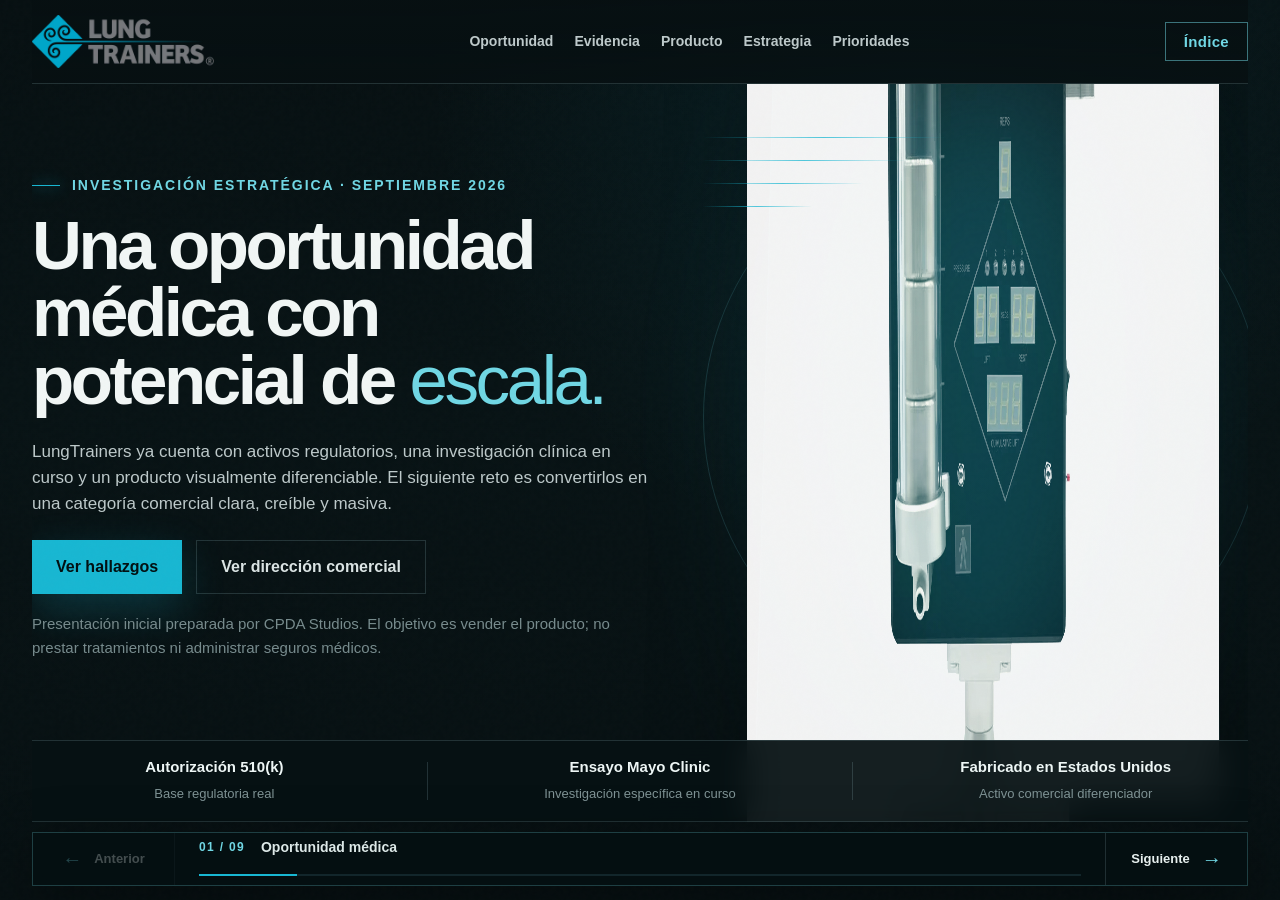
==== commit 6bf876ae: "Convert presentation to fixed slide navigation" ====
--- a/index.html
+++ b/index.html
@@ -8,9 +8,9 @@
   <title>LungTrainers — Medical Opportunity</title>
   <link rel="canonical" href="https://cpdastudios.com/lungtrainers/">
   <link rel="preload" as="image" href="assets/official/md3-series4.webp">
-  <link rel="stylesheet" href="styles.css">
+  <link rel="stylesheet" href="styles.css?v=3">
 </head>
-<body>
+<body class="presentation-mode">
   <div class="page-noise" aria-hidden="true"></div>
   <header class="site-header">
     <a class="brand" href="#inicio" aria-label="Inicio">
@@ -19,13 +19,15 @@
     <nav aria-label="Navegación principal">
       <a href="#oportunidad">Oportunidad</a>
       <a href="#evidencia">Evidencia</a>
+      <a href="#producto">Producto</a>
       <a href="#estrategia">Estrategia</a>
+      <a href="#prioridades">Prioridades</a>
     </nav>
-    <a class="header-cta" href="#proximo-paso">Próximo paso</a>
+    <button class="header-cta index-toggle" type="button" aria-expanded="false" aria-controls="slide-index">Índice</button>
   </header>
 
   <main>
-    <section class="hero" id="inicio">
+    <section class="hero" id="inicio" data-slide data-title="Oportunidad médica">
       <div class="hero-copy reveal">
         <p class="eyebrow"><span></span> Investigación estratégica · Septiembre 2026</p>
         <h1>Una oportunidad médica con potencial de <em>escala.</em></h1>
@@ -48,23 +50,23 @@
           <img src="assets/official/md3-series4.webp" alt="LungTrainer MD-3 Series 4" width="1480" height="1080">
         </div>
         <div class="evidence-badge">
-          <small>FDA 510(k)</small>
+          <small>Autorización 510(k)</small>
           <strong>K221058</strong>
-          <span>MD2 · MD3</span>
+          <span>Modelos MD2 · MD3</span>
         </div>
         <div class="visual-caption">Producto real · Imagen oficial de LungTrainers</div>
       </div>
     </section>
 
     <section class="signal-strip" aria-label="Señales principales">
-      <div><strong>FDA cleared</strong><span>Base regulatoria real</span></div>
+      <div><strong>Autorización 510(k)</strong><span>Base regulatoria real</span></div>
       <i></i>
       <div><strong>Ensayo Mayo Clinic</strong><span>Investigación específica en curso</span></div>
       <i></i>
-      <div><strong>Made in USA</strong><span>Activo comercial diferenciador</span></div>
-    </section>
-
-    <section class="section opportunity" id="oportunidad">
+      <div><strong>Fabricado en Estados Unidos</strong><span>Activo comercial diferenciador</span></div>
+    </section>
+
+    <section class="section opportunity" id="oportunidad" data-slide data-title="Oportunidad y mercado">
       <div class="section-heading reveal">
         <p class="eyebrow"><span></span> El punto de entrada</p>
         <h2>La bronquiectasia concentra la señal más clara.</h2>
@@ -73,22 +75,22 @@
 
       <div class="metric-grid" id="hallazgos">
         <article class="metric-card reveal">
-          <div class="metric-number">≈500K</div>
-          <h3>personas en EE. UU.</h3>
+          <div class="metric-number">≈500 mil</div>
+          <h3>personas en Estados Unidos</h3>
           <p>Estimación publicada de personas que viven con bronquiectasia. Representa contexto de prevalencia, no el mercado automáticamente disponible.</p>
-          <a href="https://pubmed.ncbi.nlm.nih.gov/40293759/" target="_blank" rel="noopener">JAMA, 2025 <span>↗</span></a>
+          <a href="https://pubmed.ncbi.nlm.nih.gov/40293759/" target="_blank" rel="noopener">Journal of the American Medical Association, 2025 <span>↗</span></a>
         </article>
         <article class="metric-card accent reveal" data-delay="80">
-          <div class="metric-number">US$309.2M</div>
+          <div class="metric-number">309.2 millones de dólares</div>
           <h3>en un trimestre</h3>
-          <p>Ingresos globales reportados por Insmed para BRINSUPRI en Q2 2026: una señal concreta de actividad comercial dentro de esta enfermedad.</p>
-          <a href="https://investor.insmed.com/2026-08-06-Insmed-Reports-Second-Quarter-2026-Financial-Results-and-Provides-Business-Update" target="_blank" rel="noopener">Insmed, Q2 2026 <span>↗</span></a>
+          <p>Ingresos globales reportados por Insmed para BRINSUPRI en el segundo trimestre de 2026: una señal concreta de actividad comercial dentro de esta enfermedad.</p>
+          <a href="https://investor.insmed.com/2026-08-06-Insmed-Reports-Second-Quarter-2026-Financial-Results-and-Provides-Business-Update" target="_blank" rel="noopener">Insmed, segundo trimestre de 2026 <span>↗</span></a>
         </article>
         <article class="metric-card reveal" data-delay="160">
-          <div class="metric-number">≈16M</div>
-          <h3>con EPOC diagnosticada</h3>
+          <div class="metric-number">≈16 millones</div>
+          <h3>con EPOC (enfermedad pulmonar obstructiva crónica) diagnosticada</h3>
           <p>Una segunda población de gran tamaño que merece evaluarse por segmentos y necesidades concretas, sin convertirla en una promesa universal.</p>
-          <a href="https://www.cdc.gov/cdi/indicator-definitions/chronic-obstructive-pulmonary-disease.html" target="_blank" rel="noopener">CDC <span>↗</span></a>
+          <a href="https://www.cdc.gov/cdi/indicator-definitions/chronic-obstructive-pulmonary-disease.html" target="_blank" rel="noopener">CDC (Centros para el Control y la Prevención de Enfermedades) <span>↗</span></a>
         </article>
       </div>
 
@@ -98,7 +100,7 @@
       </div>
     </section>
 
-    <section class="section evidence" id="evidencia">
+    <section class="section evidence" id="evidencia" data-slide data-title="Evidencia médica">
       <div class="section-heading split-heading reveal">
         <div>
           <p class="eyebrow"><span></span> Activos comprobables</p>
@@ -113,11 +115,11 @@
           <div class="panel-icon" aria-hidden="true">
             <svg viewBox="0 0 48 48"><path d="M24 5 8 11v11c0 10.2 6.7 17.4 16 21 9.3-3.6 16-10.8 16-21V11L24 5Z"/><path d="m17 24 5 5 10-11"/></svg>
           </div>
-          <p class="panel-kicker">FDA 510(k) · K221058</p>
+          <p class="panel-kicker">FDA (Administración de Alimentos y Medicamentos de Estados Unidos) · 510(k) K221058</p>
           <h3>MD2 y MD3: autorización específica</h3>
-          <p>Ejercicio espiratorio, presión positiva espiratoria —PEP— y asistencia en la eliminación de moco para pacientes desde los 12 años, en clínica o domicilio, bajo prescripción.</p>
-          <div class="precision-box"><strong>Lenguaje correcto:</strong> “FDA cleared”. La documentación no respalda llamar “FDA approved” a toda la línea.</div>
-          <a class="text-link" href="https://www.accessdata.fda.gov/cdrh_docs/pdf22/K221058.pdf" target="_blank" rel="noopener">Ver carta e indicaciones FDA <span>↗</span></a>
+          <p>Ejercicio espiratorio, PEP (presión espiratoria positiva) y asistencia en la eliminación de moco para pacientes desde los 12 años, en clínica o domicilio, bajo prescripción.</p>
+          <div class="precision-box"><strong>Lenguaje correcto:</strong> “FDA cleared” (autorizado por la Administración de Alimentos y Medicamentos de Estados Unidos). La documentación no respalda llamar “FDA approved” (aprobado por esa administración) a toda la línea.</div>
+          <a class="text-link" href="https://www.accessdata.fda.gov/cdrh_docs/pdf22/K221058.pdf" target="_blank" rel="noopener">Ver carta e indicaciones de la FDA (Administración de Alimentos y Medicamentos de Estados Unidos) <span>↗</span></a>
         </article>
 
         <article class="evidence-panel reveal" data-delay="100">
@@ -133,19 +135,22 @@
         </article>
       </div>
 
+    </section>
+
+    <section class="section professional-context" id="contexto-profesional" data-slide data-title="Contexto profesional">
       <div class="guideline-card reveal">
         <div>
           <p class="eyebrow"><span></span> El contexto profesional</p>
           <h3>Las guías recomiendan enseñar técnicas de eliminación de secreciones.</h3>
         </div>
         <div>
-          <p>La guía ERS 2025 hace una recomendación fuerte para que los pacientes con bronquiectasia aprendan estas técnicas, aunque califica la certeza de la evidencia como muy baja y no establece una técnica superior.</p>
-          <a class="text-link" href="https://publications.ersnet.org/content/erj/66/6/2501126" target="_blank" rel="noopener">Guía ERS 2025 <span>↗</span></a>
-        </div>
-      </div>
-    </section>
-
-    <section class="section product-section">
+          <p>La guía de la ERS (Sociedad Respiratoria Europea) de 2025 hace una recomendación fuerte para que los pacientes con bronquiectasia aprendan estas técnicas, aunque califica la certeza de la evidencia como muy baja y no establece una técnica superior.</p>
+          <a class="text-link" href="https://publications.ersnet.org/content/erj/66/6/2501126" target="_blank" rel="noopener">Guía ERS (Sociedad Respiratoria Europea), 2025 <span>↗</span></a>
+        </div>
+      </div>
+    </section>
+
+    <section class="section product-section" id="producto" data-slide data-title="Producto y valor">
       <div class="section-heading reveal">
         <p class="eyebrow"><span></span> El reto de valor</p>
         <h2>El producto debe convertirse en una solución fácil de elegir.</h2>
@@ -156,11 +161,11 @@
         <div class="product-gallery">
           <figure class="main-product">
             <img src="assets/official/md2-series3.webp" alt="LungTrainer MD-2 Series 3" loading="lazy" width="1480" height="1080">
-            <figcaption><strong>MD-2 Series 3</strong><span>US$499 anunciado</span></figcaption>
+            <figcaption><strong>MD-2 Series 3</strong><span>499 dólares estadounidenses anunciados</span></figcaption>
           </figure>
           <figure class="secondary-product">
             <img src="assets/official/md3-series3.webp" alt="LungTrainer MD-3 Series 3" loading="lazy" width="1480" height="1080">
-            <figcaption><strong>MD-3 Series 3</strong><span>US$642 anunciado</span></figcaption>
+            <figcaption><strong>MD-3 Series 3</strong><span>642 dólares estadounidenses anunciados</span></figcaption>
           </figure>
         </div>
         <div class="value-stack">
@@ -183,21 +188,24 @@
         </div>
       </div>
 
+    </section>
+
+    <section class="section price-slide" id="competencia" data-slide data-title="Contexto competitivo">
       <div class="price-context reveal">
         <div class="price-copy">
           <p class="eyebrow"><span></span> Contexto competitivo</p>
           <h3>La diferencia de precio debe convertirse en diferencia percibida.</h3>
-          <p>Referencias públicas: EMST150 anuncia US$54,99; The Breather, US$47,95; los modelos MD se anuncian entre US$499 y US$1.200. No son productos clínicamente equivalentes, pero sí compiten por presupuesto y atención.</p>
+          <p>Referencias públicas: el modelo EMST150 anuncia 54,99 dólares estadounidenses; The Breather, 47,95 dólares estadounidenses; los modelos LungTrainer se anuncian entre 499 y 1.200 dólares estadounidenses. No son productos clínicamente equivalentes, pero sí compiten por presupuesto y atención.</p>
         </div>
         <div class="price-bars" aria-label="Comparación ilustrativa de precios publicados">
-          <div class="price-row"><span>Entrenadores portátiles</span><div class="bar"><i style="--w:8%"></i></div><strong>≈US$50</strong></div>
-          <div class="price-row"><span>LungTrainer MD</span><div class="bar"><i class="accent-bar" style="--w:100%"></i></div><strong>US$499–1.200</strong></div>
+          <div class="price-row"><span>Entrenadores portátiles</span><div class="bar"><i style="--w:8%"></i></div><strong>≈50 dólares</strong></div>
+          <div class="price-row"><span>LungTrainer</span><div class="bar"><i class="accent-bar" style="--w:100%"></i></div><strong>499–1.200 dólares</strong></div>
           <small>Precios públicos observados; no son cotizaciones institucionales.</small>
         </div>
       </div>
     </section>
 
-    <section class="section strategy" id="estrategia">
+    <section class="section strategy" id="estrategia" data-slide data-title="Dirección comercial">
       <div class="section-heading split-heading reveal">
         <div>
           <p class="eyebrow"><span></span> Dirección comercial</p>
@@ -211,7 +219,7 @@
           <span class="step">01</span>
           <p class="step-label">POSICIONAR</p>
           <h3>Una categoría médica clara</h3>
-          <p>Bronquiectasia como entrada; EPOC seleccionada como segunda expansión; otras áreas después de validar producto y mensaje.</p>
+          <p>Bronquiectasia como entrada; EPOC (enfermedad pulmonar obstructiva crónica) seleccionada como segunda expansión; otras áreas después de validar producto y mensaje.</p>
         </article>
         <div class="path-arrow" aria-hidden="true">→</div>
         <article>
@@ -243,7 +251,7 @@
       </div>
     </section>
 
-    <section class="section phases">
+    <section class="section phases" id="prioridades" data-slide data-title="Prioridades">
       <div class="section-heading reveal">
         <p class="eyebrow"><span></span> Prioridades recomendadas</p>
         <h2>Un mercado a la vez. Una razón de compra a la vez.</h2>
@@ -256,7 +264,7 @@
         </article>
         <article class="phase-row">
           <div class="phase-label"><span>2</span><small>EXPANSIÓN</small></div>
-          <div><h3>EPOC seleccionada</h3><p>Gran población y canales existentes, con necesidad de definir quién se beneficia y por qué.</p></div>
+          <div><h3>EPOC (enfermedad pulmonar obstructiva crónica) seleccionada</h3><p>Gran población y canales existentes, con necesidad de definir quién se beneficia y por qué.</p></div>
           <strong>Validar segmento</strong>
         </article>
         <article class="phase-row">
@@ -267,7 +275,7 @@
       </div>
     </section>
 
-    <section class="section next-step" id="proximo-paso">
+    <section class="section next-step" id="proximo-paso" data-slide data-title="Próximo paso">
       <div class="next-step-inner reveal">
         <div>
           <p class="eyebrow"><span></span> La propuesta que sigue</p>
@@ -294,6 +302,27 @@
     <a href="research.html">Fuentes y notas metodológicas</a>
   </footer>
 
-  <script src="script.js"></script>
+  <aside class="slide-index" id="slide-index" aria-hidden="true" aria-label="Índice de la presentación">
+    <div class="index-panel">
+      <div class="index-heading">
+        <div><span>Presentación</span><strong>Ir a una sección</strong></div>
+        <button class="index-close" type="button" aria-label="Cerrar índice">×</button>
+      </div>
+      <div class="index-list"></div>
+      <a class="index-sources" href="research.html">Fuentes y notas metodológicas ↗</a>
+    </div>
+  </aside>
+
+  <nav class="deck-controls" aria-label="Controles de la presentación">
+    <button class="deck-button deck-prev" type="button" aria-label="Pantalla anterior"><span>←</span><small>Anterior</small></button>
+    <div class="deck-status" aria-live="polite">
+      <span class="deck-counter">01 / 09</span>
+      <strong class="deck-title">Oportunidad médica</strong>
+      <i><b></b></i>
+    </div>
+    <button class="deck-button deck-next" type="button" aria-label="Pantalla siguiente"><small>Siguiente</small><span>→</span></button>
+  </nav>
+
+  <script src="script.js?v=3"></script>
 </body>
 </html>
--- a/styles.css
+++ b/styles.css
@@ -308,3 +308,346 @@
   *, *::before, *::after { animation-duration: .01ms !important; animation-iteration-count: 1 !important; transition-duration: .01ms !important; }
   .reveal { opacity: 1; transform: none; }
 }
+
+/* Presentation mode: one navigable screen at a time. */
+.presentation-mode {
+  --deck-max: 1960px;
+  height: 100dvh;
+  overflow: hidden;
+  font-size: 17px;
+}
+
+.presentation-mode .site-header {
+  position: fixed;
+  top: 0;
+  left: 50%;
+  transform: translateX(-50%);
+  width: min(calc(100vw - 64px), var(--deck-max));
+  min-height: 84px;
+  margin: 0;
+  z-index: 60;
+  background: linear-gradient(180deg, rgba(7, 16, 18, .97), rgba(7, 16, 18, .84));
+  backdrop-filter: blur(18px);
+}
+
+.presentation-mode .brand img { width: 182px; }
+.presentation-mode .site-header nav { gap: clamp(15px, 1.65vw, 32px); }
+.presentation-mode .site-header nav a { position: relative; font-size: 14px; }
+.presentation-mode .site-header nav a::after {
+  content: "";
+  position: absolute;
+  left: 0;
+  right: 100%;
+  bottom: -12px;
+  height: 2px;
+  background: var(--cyan);
+  transition: right .25s ease;
+}
+.presentation-mode .site-header nav a.active { color: white; }
+.presentation-mode .site-header nav a.active::after { right: 0; }
+.presentation-mode .header-cta { background: transparent; cursor: pointer; font-family: inherit; }
+
+.presentation-mode main {
+  position: relative;
+  width: 100%;
+  height: 100dvh;
+  overflow: hidden;
+}
+
+.presentation-mode [data-slide] {
+  position: absolute;
+  top: 84px;
+  bottom: 78px;
+  left: 50%;
+  width: min(calc(100vw - 64px), var(--deck-max));
+  min-height: 0;
+  margin: 0;
+  padding: clamp(26px, 4vh, 58px) 0;
+  overflow-x: hidden;
+  overflow-y: auto;
+  overscroll-behavior: contain;
+  scrollbar-width: none;
+  opacity: 0;
+  visibility: hidden;
+  pointer-events: none;
+  transform: translateX(-50%) translateY(18px) scale(.992);
+  transition: opacity .34s ease, transform .42s ease, visibility 0s linear .42s;
+}
+
+.presentation-mode [data-slide]::-webkit-scrollbar { display: none; }
+.presentation-mode [data-slide].is-active {
+  opacity: 1;
+  visibility: visible;
+  pointer-events: auto;
+  transform: translateX(-50%) translateY(0) scale(1);
+  transition-delay: 0s;
+  z-index: 2;
+}
+
+.presentation-mode [data-slide] .reveal {
+  opacity: 1;
+  transform: none;
+  transition: none;
+}
+
+.presentation-mode .hero {
+  grid-template-columns: minmax(0, 1.08fr) minmax(420px, .92fr);
+  gap: clamp(40px, 5vw, 110px);
+  align-items: center;
+  padding-bottom: clamp(92px, 12vh, 126px);
+}
+.presentation-mode .hero h1 { font-size: clamp(54px, min(5.4vw, 9.2vh), 94px); }
+.presentation-mode .hero-lede { font-size: clamp(17px, 1.18vw, 21px); margin: 24px 0 22px; }
+.presentation-mode .scope-note { margin-top: 18px; }
+.presentation-mode .hero-visual { min-height: min(57vh, 590px); }
+.presentation-mode .product-stage { width: min(100%, 620px); }
+
+.presentation-mode .signal-strip { display: none; }
+.presentation-mode .hero.is-active + .signal-strip {
+  position: fixed;
+  left: 50%;
+  bottom: 78px;
+  transform: translateX(-50%);
+  display: grid;
+  width: min(calc(100vw - 64px), var(--deck-max));
+  min-height: 82px;
+  z-index: 35;
+  background: rgba(7, 18, 20, .94);
+  backdrop-filter: blur(16px);
+}
+.presentation-mode .signal-strip strong { font-size: 15px; }
+.presentation-mode .signal-strip span { font-size: 13px; }
+
+.presentation-mode .section { border-top: 0; }
+.presentation-mode .section-heading { max-width: 1120px; margin-bottom: clamp(22px, 3.4vh, 42px); }
+.presentation-mode .section-heading h2,
+.presentation-mode .next-step h2 { font-size: clamp(40px, min(4.35vw, 7vh), 72px); }
+.presentation-mode .section-heading > p:not(.eyebrow),
+.presentation-mode .split-heading > p { max-width: 910px; margin-top: 18px; font-size: clamp(16px, 1.12vw, 19px); }
+.presentation-mode .split-heading { grid-template-columns: 1.25fr .75fr; gap: clamp(48px, 7vw, 140px); }
+.presentation-mode .eyebrow { margin-bottom: 15px; }
+
+.presentation-mode .metric-grid { gap: clamp(14px, 1.4vw, 26px); }
+.presentation-mode .metric-card { min-height: 275px; padding: clamp(22px, 2vw, 34px); }
+.presentation-mode .metric-card.accent { transform: translateY(-8px); }
+.presentation-mode .metric-number { font-size: clamp(38px, 3.5vw, 64px); margin-bottom: 13px; }
+.presentation-mode .metric-card h3 { margin-bottom: 10px; font-size: 20px; }
+.presentation-mode .metric-card p { font-size: 14px; line-height: 1.48; }
+.presentation-mode .metric-card a { padding-top: 13px; font-size: 13px; }
+.presentation-mode .context-note { margin-top: 20px; padding: 17px 24px; }
+.presentation-mode .context-note p { font-size: 15px; }
+
+.presentation-mode .evidence-layout { gap: clamp(16px, 1.5vw, 28px); }
+.presentation-mode .evidence-panel { padding: clamp(22px, 2.2vw, 38px); }
+.presentation-mode .panel-icon { width: 48px; height: 48px; margin-bottom: 17px; }
+.presentation-mode .panel-icon svg { width: 28px; height: 28px; }
+.presentation-mode .evidence-panel h3 { font-size: clamp(23px, 1.8vw, 30px); margin-bottom: 11px; }
+.presentation-mode .evidence-panel > p:not(.panel-kicker) { font-size: 14px; line-height: 1.48; }
+.presentation-mode .precision-box { margin: 16px 0; padding: 13px 16px; font-size: 13px; }
+.presentation-mode .guideline-card { margin-top: 16px; padding: 22px 28px; gap: clamp(34px, 5vw, 90px); }
+.presentation-mode .guideline-card h3 { font-size: clamp(22px, 2vw, 31px); }
+.presentation-mode .guideline-card p { font-size: 14px; line-height: 1.45; }
+.presentation-mode .professional-context { display: grid; align-items: center; }
+.presentation-mode .professional-context .guideline-card { margin: 0; padding: clamp(48px, 6vw, 105px); background: linear-gradient(130deg, #103238, #09191c); }
+
+.presentation-mode .product-composition { gap: clamp(22px, 3vw, 58px); }
+.presentation-mode .product-gallery,
+.presentation-mode .product-gallery figure { min-height: min(49vh, 470px); }
+.presentation-mode .value-stack { display: grid; grid-template-columns: 1fr 1fr; align-content: stretch; }
+.presentation-mode .value-stack article { grid-template-columns: 34px 1fr; align-content: center; }
+.presentation-mode .value-stack article { padding: clamp(15px, 2.1vh, 25px) 8px; }
+.presentation-mode .value-stack h3 { font-size: 19px; }
+.presentation-mode .value-stack p { font-size: 14px; }
+
+.presentation-mode .price-slide { display: grid; align-items: center; }
+.presentation-mode .price-context { width: 100%; margin: 0; padding: clamp(42px, 6vw, 104px); gap: clamp(60px, 8vw, 160px); background: linear-gradient(130deg, #0f3035, #09191c); }
+.presentation-mode .price-copy h3 { font-size: clamp(34px, 3.5vw, 62px); }
+.presentation-mode .price-copy > p:not(.eyebrow) { font-size: 17px; }
+.presentation-mode .price-row { grid-template-columns: 220px 1fr 150px; margin: 28px 0; }
+
+.presentation-mode .strategy-path article { min-height: 240px; padding: clamp(22px, 2vw, 34px); }
+.presentation-mode .step { margin-bottom: 24px; }
+.presentation-mode .strategy-path h3 { font-size: 22px; }
+.presentation-mode .strategy-path article > p:last-child { font-size: 14px; }
+.presentation-mode .commercial-boundary { margin-top: 16px; padding: 24px 32px; }
+.presentation-mode .boundary-title strong { font-size: 25px; }
+
+.presentation-mode .phase-row { grid-template-columns: 190px 1fr 210px; padding: clamp(20px, 2.5vh, 31px) 28px; }
+.presentation-mode .phase-row p { font-size: 14px; }
+.presentation-mode .next-step { display: grid; align-content: center; }
+.presentation-mode .next-step-inner { padding: clamp(42px, 5vw, 86px); }
+.presentation-mode .closing-line { padding-top: 25px; }
+
+.presentation-mode > footer { display: none; }
+
+.deck-controls {
+  position: fixed;
+  left: 50%;
+  bottom: 14px;
+  transform: translateX(-50%);
+  width: min(calc(100vw - 64px), var(--deck-max));
+  height: 54px;
+  z-index: 70;
+  display: grid;
+  grid-template-columns: 142px minmax(240px, 1fr) 142px;
+  border: 1px solid rgba(112, 215, 228, .24);
+  background: rgba(5, 15, 17, .94);
+  box-shadow: 0 14px 55px rgba(0, 0, 0, .36);
+  backdrop-filter: blur(18px);
+}
+.deck-button {
+  border: 0;
+  background: transparent;
+  color: #e7f0ef;
+  display: flex;
+  align-items: center;
+  justify-content: center;
+  gap: 12px;
+  font: inherit;
+  font-weight: 700;
+  cursor: pointer;
+}
+.deck-button:first-child { border-right: 1px solid var(--line); }
+.deck-button:last-child { border-left: 1px solid var(--line); }
+.deck-button span { color: var(--cyan-2); font-size: 20px; }
+.deck-button small { font-size: 13px; }
+.deck-button:disabled { opacity: .28; cursor: default; }
+.deck-status { min-width: 0; display: grid; grid-template-columns: auto minmax(0, 1fr); align-items: center; gap: 16px; padding: 0 24px; }
+.deck-status > span { color: var(--cyan-2); font-size: 12px; font-weight: 800; letter-spacing: .11em; }
+.deck-status > strong { overflow: hidden; color: #dce8e7; font-size: 14px; text-overflow: ellipsis; white-space: nowrap; }
+.deck-status i { grid-column: 1 / -1; height: 2px; margin-top: -14px; background: rgba(112, 215, 228, .12); overflow: hidden; }
+.deck-status b { display: block; width: 12.5%; height: 100%; background: var(--cyan); transition: width .35s ease; }
+
+.slide-index {
+  position: fixed;
+  inset: 0;
+  z-index: 100;
+  display: flex;
+  justify-content: flex-end;
+  background: rgba(1, 7, 8, .68);
+  opacity: 0;
+  visibility: hidden;
+  pointer-events: none;
+  transition: opacity .25s ease, visibility 0s linear .25s;
+}
+.slide-index.open { opacity: 1; visibility: visible; pointer-events: auto; transition-delay: 0s; }
+.index-panel {
+  width: min(480px, 92vw);
+  height: 100%;
+  padding: 34px;
+  background: #09191c;
+  border-left: 1px solid rgba(112, 215, 228, .24);
+  transform: translateX(24px);
+  transition: transform .3s ease;
+  overflow-y: auto;
+}
+.slide-index.open .index-panel { transform: translateX(0); }
+.index-heading { display: flex; align-items: center; justify-content: space-between; padding-bottom: 25px; border-bottom: 1px solid var(--line); }
+.index-heading span, .index-heading strong { display: block; }
+.index-heading span { color: var(--cyan-2); font-size: 12px; text-transform: uppercase; letter-spacing: .14em; }
+.index-heading strong { margin-top: 5px; font-size: 25px; }
+.index-close { width: 44px; height: 44px; border: 1px solid var(--line); background: transparent; color: white; font-size: 27px; cursor: pointer; }
+.index-list { padding: 18px 0; }
+.index-item { width: 100%; display: grid; grid-template-columns: 40px 1fr; gap: 12px; align-items: center; padding: 16px 8px; border: 0; border-bottom: 1px solid var(--line); background: transparent; color: #aabbbc; text-align: left; font: inherit; cursor: pointer; }
+.index-item span { color: #587579; font-size: 12px; }
+.index-item strong { font-size: 16px; }
+.index-item:hover, .index-item.active { color: white; background: rgba(24, 183, 210, .08); }
+.index-item.active span { color: var(--cyan-2); }
+.index-sources { display: block; margin-top: 12px; padding: 17px; border: 1px solid rgba(112, 215, 228, .25); color: var(--cyan-2); text-align: center; text-decoration: none; font-weight: 700; font-size: 14px; }
+
+@media (max-height: 820px) and (min-width: 761px) {
+  .presentation-mode [data-slide] { padding: 18px 0; }
+  .presentation-mode .hero { padding: 14px 0 78px; }
+  .presentation-mode .hero h1 { font-size: clamp(50px, 5.2vw, 72px); }
+  .presentation-mode .hero-lede { margin: 17px 0 15px; font-size: 16px; }
+  .presentation-mode .scope-note { display: none; }
+  .presentation-mode .hero-visual { height: min(48vh, 430px); min-height: 0; overflow: hidden; }
+  .presentation-mode .product-stage { width: min(100%, 510px); }
+  .presentation-mode .orbit-one { width: 430px; height: 430px; }
+  .presentation-mode .orbit-two { width: 340px; height: 340px; }
+  .presentation-mode .section-heading { margin-bottom: 17px; }
+  .presentation-mode .section-heading h2,
+  .presentation-mode .next-step h2 { font-size: clamp(37px, 4vw, 56px); }
+  .presentation-mode .section-heading > p:not(.eyebrow),
+  .presentation-mode .split-heading > p { margin-top: 11px; font-size: 15px; line-height: 1.42; }
+  .presentation-mode .eyebrow { margin-bottom: 9px; font-size: 12px; }
+  .presentation-mode .metric-card { min-height: 245px; padding: 21px 24px; }
+  .presentation-mode .metric-number { font-size: clamp(34px, 3.15vw, 48px); margin-bottom: 9px; }
+  .presentation-mode .metric-card h3 { margin-bottom: 7px; font-size: 18px; }
+  .presentation-mode .metric-card p { line-height: 1.4; }
+  .presentation-mode .context-note { display: none; }
+  .presentation-mode .evidence-panel { padding: 17px 22px; }
+  .presentation-mode .panel-index { font-size: 68px; }
+  .presentation-mode .panel-icon { display: none; }
+  .presentation-mode .panel-kicker { margin-bottom: 7px; font-size: 11px; }
+  .presentation-mode .evidence-panel h3 { margin-bottom: 7px; font-size: 21px; }
+  .presentation-mode .evidence-panel > p:not(.panel-kicker) { margin-bottom: 8px; font-size: 13px; line-height: 1.38; }
+  .presentation-mode .precision-box { margin: 9px 0; padding: 9px 12px; font-size: 12px; line-height: 1.38; }
+  .presentation-mode .text-link { font-size: 12px; }
+  .presentation-mode .professional-context .guideline-card { padding: 56px; }
+  .presentation-mode .product-gallery,
+  .presentation-mode .product-gallery figure { min-height: 305px; }
+  .presentation-mode .value-stack article { padding: 14px 8px; }
+  .presentation-mode .price-slide { padding: 18px 0; }
+  .presentation-mode .price-context { padding: 45px 58px; }
+  .presentation-mode .price-copy h3 { font-size: clamp(34px, 3.3vw, 48px); }
+  .presentation-mode .strategy-path article { min-height: 180px; padding: 15px 21px; }
+  .presentation-mode .step { margin-bottom: 9px; font-size: 23px; }
+  .presentation-mode .strategy-path h3 { margin-bottom: 8px; font-size: 19px; }
+  .presentation-mode .strategy-path article > p:last-child { font-size: 13px; line-height: 1.35; }
+  .presentation-mode .commercial-boundary { margin-top: 12px; padding: 17px 25px; }
+  .presentation-mode .boundary-title strong { font-size: 21px; }
+  .presentation-mode .boundary-list p { margin: 3px 0; font-size: 14px; }
+}
+
+@media (max-width: 1120px) {
+  .presentation-mode .site-header,
+  .presentation-mode [data-slide],
+  .presentation-mode .hero.is-active + .signal-strip,
+  .deck-controls { width: calc(100vw - 36px); }
+  .presentation-mode .site-header nav { display: none; }
+  .presentation-mode .hero { grid-template-columns: 1fr 1fr; gap: 26px; }
+  .presentation-mode .hero h1 { font-size: clamp(48px, 7vw, 76px); }
+  .presentation-mode .split-heading { gap: 34px; }
+}
+
+@media (max-width: 760px) {
+  .presentation-mode { font-size: 16px; }
+  .presentation-mode .site-header { width: calc(100vw - 24px); min-height: 70px; }
+  .presentation-mode .brand img { width: 142px; }
+  .presentation-mode .header-cta { padding: 8px 14px; }
+  .presentation-mode [data-slide] { top: 70px; bottom: 72px; width: calc(100vw - 24px); padding: 25px 0 42px; }
+  .presentation-mode .hero { display: block; text-align: left; padding-top: 26px; padding-bottom: 30px; }
+  .presentation-mode .hero-copy { text-align: left; }
+  .presentation-mode .hero-copy .eyebrow, .presentation-mode .hero-actions { justify-content: flex-start; }
+  .presentation-mode .hero h1 { font-size: clamp(43px, 12.4vw, 58px); }
+  .presentation-mode .hero-lede { margin: 18px 0; font-size: 15px; line-height: 1.48; }
+  .presentation-mode .hero-actions { gap: 9px; }
+  .presentation-mode .hero-actions .button { min-height: 46px; padding: 0 15px; font-size: 14px; }
+  .presentation-mode .scope-note { margin-top: 17px; font-size: 13px; line-height: 1.45; }
+  .presentation-mode .hero-visual { display: none; }
+  .presentation-mode .hero.is-active + .signal-strip { display: none; }
+  .presentation-mode .metric-grid,
+  .presentation-mode .evidence-layout,
+  .presentation-mode .split-heading,
+  .presentation-mode .guideline-card,
+  .presentation-mode .product-composition,
+  .presentation-mode .price-context,
+  .presentation-mode .commercial-boundary,
+  .presentation-mode .next-step-inner { grid-template-columns: 1fr; }
+  .presentation-mode .metric-card.accent { transform: none; }
+  .presentation-mode .product-gallery { grid-template-columns: 1fr; }
+  .presentation-mode .value-stack { display: block; }
+  .presentation-mode .product-gallery,
+  .presentation-mode .product-gallery figure { min-height: 360px; }
+  .presentation-mode .price-context { padding: 28px; gap: 28px; }
+  .presentation-mode .price-row { grid-template-columns: 1fr 95px; }
+  .presentation-mode .price-row .bar { grid-row: 2; grid-column: 1 / 3; }
+  .presentation-mode .phase-row { grid-template-columns: 1fr; gap: 9px; }
+  .presentation-mode .phase-row > strong { grid-column: 1; text-align: left; }
+  .deck-controls { bottom: 8px; width: calc(100vw - 24px); height: 56px; grid-template-columns: 58px minmax(0, 1fr) 58px; }
+  .deck-button small { display: none; }
+  .deck-status { gap: 10px; padding: 0 13px; }
+  .deck-status > strong { font-size: 12px; }
+  .deck-status i { margin-top: -13px; }
+}
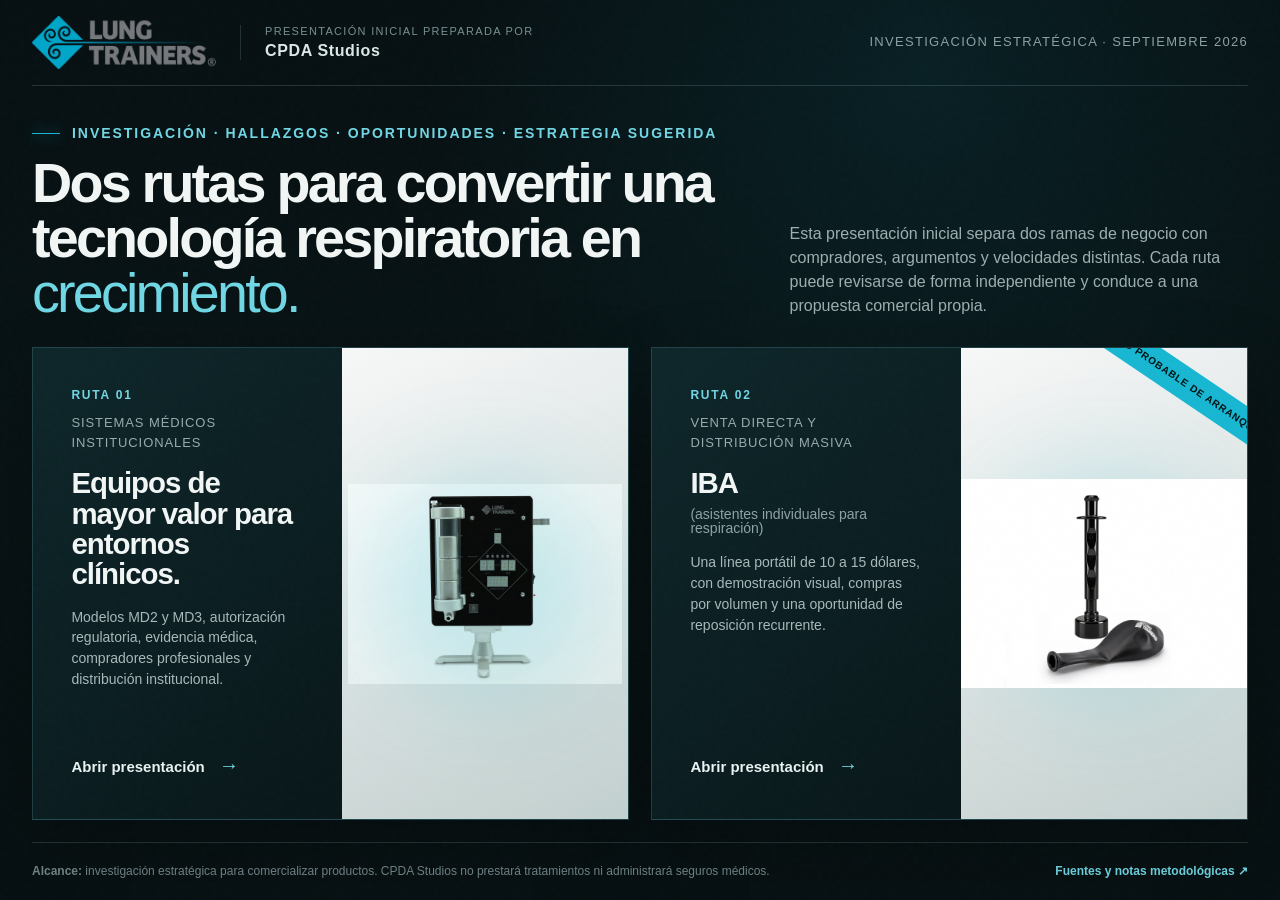
==== commit 663c619b: "Add strategic route selector and IBA presentation" ====
--- a/index.html
+++ b/index.html
@@ -3,326 +3,65 @@
 <head>
   <meta charset="utf-8">
   <meta name="viewport" content="width=device-width, initial-scale=1">
-  <meta name="description" content="LungTrainers Medical Opportunity — investigación estratégica y oportunidad comercial para escalar la venta del producto.">
+  <meta name="description" content="Presentación inicial de CPDA Studios para LungTrainers: investigación, hallazgos, oportunidades y dos rutas estratégicas de crecimiento.">
   <meta name="theme-color" content="#071012">
-  <title>LungTrainers — Medical Opportunity</title>
+  <title>LungTrainers — Presentación estratégica inicial</title>
   <link rel="canonical" href="https://cpdastudios.com/lungtrainers/">
   <link rel="preload" as="image" href="assets/official/md3-series4.webp">
-  <link rel="stylesheet" href="styles.css?v=3">
+  <link rel="preload" as="image" href="assets/official/iba-tb-max-ultra.jpg">
+  <link rel="stylesheet" href="styles.css?v=4">
 </head>
-<body class="presentation-mode">
+<body class="route-landing">
   <div class="page-noise" aria-hidden="true"></div>
-  <header class="site-header">
-    <a class="brand" href="#inicio" aria-label="Inicio">
-      <img src="assets/official/lungtrainers-logo.webp" alt="LungTrainers">
-    </a>
-    <nav aria-label="Navegación principal">
-      <a href="#oportunidad">Oportunidad</a>
-      <a href="#evidencia">Evidencia</a>
-      <a href="#producto">Producto</a>
-      <a href="#estrategia">Estrategia</a>
-      <a href="#prioridades">Prioridades</a>
-    </nav>
-    <button class="header-cta index-toggle" type="button" aria-expanded="false" aria-controls="slide-index">Índice</button>
+  <header class="route-header">
+    <img src="assets/official/lungtrainers-logo.webp" alt="LungTrainers">
+    <div class="route-credit">
+      <span>Presentación inicial preparada por</span>
+      <strong>CPDA Studios</strong>
+    </div>
+    <div class="route-date">Investigación estratégica · Septiembre 2026</div>
   </header>
 
-  <main>
-    <section class="hero" id="inicio" data-slide data-title="Oportunidad médica">
-      <div class="hero-copy reveal">
-        <p class="eyebrow"><span></span> Investigación estratégica · Septiembre 2026</p>
-        <h1>Una oportunidad médica con potencial de <em>escala.</em></h1>
-        <p class="hero-lede">LungTrainers ya cuenta con activos regulatorios, una investigación clínica en curso y un producto visualmente diferenciable. El siguiente reto es convertirlos en una categoría comercial clara, creíble y masiva.</p>
-        <div class="hero-actions">
-          <a class="button button-primary" href="#hallazgos">Ver hallazgos</a>
-          <a class="button button-ghost" href="#estrategia">Ver dirección comercial</a>
+  <main class="route-stage">
+    <div class="route-intro">
+      <p class="eyebrow"><span></span> Investigación · Hallazgos · Oportunidades · Estrategia sugerida</p>
+      <h1>Dos rutas para convertir una tecnología respiratoria en <em>crecimiento.</em></h1>
+      <p>Esta presentación inicial separa dos ramas de negocio con compradores, argumentos y velocidades distintas. Cada ruta puede revisarse de forma independiente y conduce a una propuesta comercial propia.</p>
+    </div>
+
+    <section class="route-grid" aria-label="Seleccione una ruta de presentación">
+      <a class="route-card route-institutional" href="institutional.html">
+        <div class="route-card-copy">
+          <span class="route-number">RUTA 01</span>
+          <p class="route-kicker">Sistemas médicos institucionales</p>
+          <h2>Equipos de mayor valor para entornos clínicos.</h2>
+          <p>Modelos MD2 y MD3, autorización regulatoria, evidencia médica, compradores profesionales y distribución institucional.</p>
+          <strong>Abrir presentación <i>→</i></strong>
         </div>
-        <p class="scope-note">Presentación inicial preparada por CPDA Studios. El objetivo es vender el producto; no prestar tratamientos ni administrar seguros médicos.</p>
-      </div>
+        <div class="route-product institutional-product">
+          <img src="assets/official/md3-series4.webp" alt="LungTrainer MD-3 Series 4">
+        </div>
+      </a>
 
-      <div class="hero-visual reveal" data-delay="120">
-        <div class="orbit orbit-one"></div>
-        <div class="orbit orbit-two"></div>
-        <div class="airflow-lines" aria-hidden="true">
-          <span></span><span></span><span></span><span></span>
+      <a class="route-card route-direct" href="iba.html">
+        <div class="route-ribbon">Punto probable de arranque</div>
+        <div class="route-card-copy">
+          <span class="route-number">RUTA 02</span>
+          <p class="route-kicker">Venta directa y distribución masiva</p>
+          <h2>IBA <small>(asistentes individuales para respiración)</small></h2>
+          <p>Una línea portátil de 10 a 15 dólares, con demostración visual, compras por volumen y una oportunidad de reposición recurrente.</p>
+          <strong>Abrir presentación <i>→</i></strong>
         </div>
-        <div class="product-stage">
-          <div class="product-halo"></div>
-          <img src="assets/official/md3-series4.webp" alt="LungTrainer MD-3 Series 4" width="1480" height="1080">
+        <div class="route-product direct-product">
+          <img src="assets/official/iba-tb-max-ultra.jpg" alt="Modelo IBA Tb-Max Ultra, asistente individual para respiración, con globo de entrenamiento">
         </div>
-        <div class="evidence-badge">
-          <small>Autorización 510(k)</small>
-          <strong>K221058</strong>
-          <span>Modelos MD2 · MD3</span>
-        </div>
-        <div class="visual-caption">Producto real · Imagen oficial de LungTrainers</div>
-      </div>
-    </section>
-
-    <section class="signal-strip" aria-label="Señales principales">
-      <div><strong>Autorización 510(k)</strong><span>Base regulatoria real</span></div>
-      <i></i>
-      <div><strong>Ensayo Mayo Clinic</strong><span>Investigación específica en curso</span></div>
-      <i></i>
-      <div><strong>Fabricado en Estados Unidos</strong><span>Activo comercial diferenciador</span></div>
-    </section>
-
-    <section class="section opportunity" id="oportunidad" data-slide data-title="Oportunidad y mercado">
-      <div class="section-heading reveal">
-        <p class="eyebrow"><span></span> El punto de entrada</p>
-        <h2>La bronquiectasia concentra la señal más clara.</h2>
-        <p>Es el espacio donde mejor coinciden la función autorizada del producto, una necesidad clínica reconocida y la investigación específica de LungTrainer.</p>
-      </div>
-
-      <div class="metric-grid" id="hallazgos">
-        <article class="metric-card reveal">
-          <div class="metric-number">≈500 mil</div>
-          <h3>personas en Estados Unidos</h3>
-          <p>Estimación publicada de personas que viven con bronquiectasia. Representa contexto de prevalencia, no el mercado automáticamente disponible.</p>
-          <a href="https://pubmed.ncbi.nlm.nih.gov/40293759/" target="_blank" rel="noopener">Journal of the American Medical Association, 2025 <span>↗</span></a>
-        </article>
-        <article class="metric-card accent reveal" data-delay="80">
-          <div class="metric-number">309.2 millones de dólares</div>
-          <h3>en un trimestre</h3>
-          <p>Ingresos globales reportados por Insmed para BRINSUPRI en el segundo trimestre de 2026: una señal concreta de actividad comercial dentro de esta enfermedad.</p>
-          <a href="https://investor.insmed.com/2026-08-06-Insmed-Reports-Second-Quarter-2026-Financial-Results-and-Provides-Business-Update" target="_blank" rel="noopener">Insmed, segundo trimestre de 2026 <span>↗</span></a>
-        </article>
-        <article class="metric-card reveal" data-delay="160">
-          <div class="metric-number">≈16 millones</div>
-          <h3>con EPOC (enfermedad pulmonar obstructiva crónica) diagnosticada</h3>
-          <p>Una segunda población de gran tamaño que merece evaluarse por segmentos y necesidades concretas, sin convertirla en una promesa universal.</p>
-          <a href="https://www.cdc.gov/cdi/indicator-definitions/chronic-obstructive-pulmonary-disease.html" target="_blank" rel="noopener">CDC (Centros para el Control y la Prevención de Enfermedades) <span>↗</span></a>
-        </article>
-      </div>
-
-      <div class="context-note reveal">
-        <div class="context-icon" aria-hidden="true">+</div>
-        <p><strong>La oportunidad no nace del tamaño de “la medicina”.</strong> Nace de identificar una necesidad concreta, demostrar por qué este producto facilita atenderla y construir un sistema de distribución capaz de repetir esa venta.</p>
-      </div>
-    </section>
-
-    <section class="section evidence" id="evidencia" data-slide data-title="Evidencia médica">
-      <div class="section-heading split-heading reveal">
-        <div>
-          <p class="eyebrow"><span></span> Activos comprobables</p>
-          <h2>Hay una historia médica que ya puede contarse.</h2>
-        </div>
-        <p>La clave es contarla con precisión. Una autorización permite comercializar para usos definidos; un ensayo en curso abre una vía de validación. Ninguno equivale todavía a probar todas las afirmaciones posibles.</p>
-      </div>
-
-      <div class="evidence-layout">
-        <article class="evidence-panel reveal">
-          <span class="panel-index">01</span>
-          <div class="panel-icon" aria-hidden="true">
-            <svg viewBox="0 0 48 48"><path d="M24 5 8 11v11c0 10.2 6.7 17.4 16 21 9.3-3.6 16-10.8 16-21V11L24 5Z"/><path d="m17 24 5 5 10-11"/></svg>
-          </div>
-          <p class="panel-kicker">FDA (Administración de Alimentos y Medicamentos de Estados Unidos) · 510(k) K221058</p>
-          <h3>MD2 y MD3: autorización específica</h3>
-          <p>Ejercicio espiratorio, PEP (presión espiratoria positiva) y asistencia en la eliminación de moco para pacientes desde los 12 años, en clínica o domicilio, bajo prescripción.</p>
-          <div class="precision-box"><strong>Lenguaje correcto:</strong> “FDA cleared” (autorizado por la Administración de Alimentos y Medicamentos de Estados Unidos). La documentación no respalda llamar “FDA approved” (aprobado por esa administración) a toda la línea.</div>
-          <a class="text-link" href="https://www.accessdata.fda.gov/cdrh_docs/pdf22/K221058.pdf" target="_blank" rel="noopener">Ver carta e indicaciones de la FDA (Administración de Alimentos y Medicamentos de Estados Unidos) <span>↗</span></a>
-        </article>
-
-        <article class="evidence-panel reveal" data-delay="100">
-          <span class="panel-index">02</span>
-          <div class="panel-icon" aria-hidden="true">
-            <svg viewBox="0 0 48 48"><path d="M10 38c5-9 6-21 7-30m21 30c-5-9-6-21-7-30"/><path d="M17 17c-7 2-11 8-11 14 0 5 3 9 8 9 5 0 8-4 8-9V13c0-4-3-7-7-7m16 11c7 2 11 8 11 14 0 5-3 9-8 9-5 0-8-4-8-9V13c0-4 3-7 7-7"/></svg>
-          </div>
-          <p class="panel-kicker">ClinicalTrials.gov · NCT05860803</p>
-          <h3>Ensayo registrado por Mayo Clinic</h3>
-          <p>Estudia entrenamiento domiciliario con LungTrainer en bronquiectasia no asociada a fibrosis quística. Está registrado como ensayo aleatorizado, con 50 participantes previstos.</p>
-          <div class="precision-box"><strong>Estado:</strong> reclutando y sin resultados publicados al 16 de septiembre de 2026. Es un activo de investigación, no un resultado positivo.</div>
-          <a class="text-link" href="https://clinicaltrials.gov/study/NCT05860803" target="_blank" rel="noopener">Ver registro del ensayo <span>↗</span></a>
-        </article>
-      </div>
-
-    </section>
-
-    <section class="section professional-context" id="contexto-profesional" data-slide data-title="Contexto profesional">
-      <div class="guideline-card reveal">
-        <div>
-          <p class="eyebrow"><span></span> El contexto profesional</p>
-          <h3>Las guías recomiendan enseñar técnicas de eliminación de secreciones.</h3>
-        </div>
-        <div>
-          <p>La guía de la ERS (Sociedad Respiratoria Europea) de 2025 hace una recomendación fuerte para que los pacientes con bronquiectasia aprendan estas técnicas, aunque califica la certeza de la evidencia como muy baja y no establece una técnica superior.</p>
-          <a class="text-link" href="https://publications.ersnet.org/content/erj/66/6/2501126" target="_blank" rel="noopener">Guía ERS (Sociedad Respiratoria Europea), 2025 <span>↗</span></a>
-        </div>
-      </div>
-    </section>
-
-    <section class="section product-section" id="producto" data-slide data-title="Producto y valor">
-      <div class="section-heading reveal">
-        <p class="eyebrow"><span></span> El reto de valor</p>
-        <h2>El producto debe convertirse en una solución fácil de elegir.</h2>
-        <p>El mercado ya ofrece dispositivos respiratorios económicos. Para escalar, LungTrainers debe hacer visible qué aporta su experiencia física, su retroalimentación y su diseño en el uso real.</p>
-      </div>
-
-      <div class="product-composition reveal">
-        <div class="product-gallery">
-          <figure class="main-product">
-            <img src="assets/official/md2-series3.webp" alt="LungTrainer MD-2 Series 3" loading="lazy" width="1480" height="1080">
-            <figcaption><strong>MD-2 Series 3</strong><span>499 dólares estadounidenses anunciados</span></figcaption>
-          </figure>
-          <figure class="secondary-product">
-            <img src="assets/official/md3-series3.webp" alt="LungTrainer MD-3 Series 3" loading="lazy" width="1480" height="1080">
-            <figcaption><strong>MD-3 Series 3</strong><span>642 dólares estadounidenses anunciados</span></figcaption>
-          </figure>
-        </div>
-        <div class="value-stack">
-          <article>
-            <span>01</span>
-            <div><h3>Demostración visual</h3><p>Hacer comprensible la relación entre resistencia, presión y ejecución.</p></div>
-          </article>
-          <article>
-            <span>02</span>
-            <div><h3>Selección simple</h3><p>Separar claramente modelos médicos, funciones y escenarios de uso.</p></div>
-          </article>
-          <article>
-            <span>03</span>
-            <div><h3>Formación escalable</h3><p>Dar a profesionales y compradores materiales que reduzcan la fricción de adopción.</p></div>
-          </article>
-          <article>
-            <span>04</span>
-            <div><h3>Evidencia bien presentada</h3><p>Distinguir lo demostrado, lo que está en estudio y las oportunidades futuras.</p></div>
-          </article>
-        </div>
-      </div>
-
-    </section>
-
-    <section class="section price-slide" id="competencia" data-slide data-title="Contexto competitivo">
-      <div class="price-context reveal">
-        <div class="price-copy">
-          <p class="eyebrow"><span></span> Contexto competitivo</p>
-          <h3>La diferencia de precio debe convertirse en diferencia percibida.</h3>
-          <p>Referencias públicas: el modelo EMST150 anuncia 54,99 dólares estadounidenses; The Breather, 47,95 dólares estadounidenses; los modelos LungTrainer se anuncian entre 499 y 1.200 dólares estadounidenses. No son productos clínicamente equivalentes, pero sí compiten por presupuesto y atención.</p>
-        </div>
-        <div class="price-bars" aria-label="Comparación ilustrativa de precios publicados">
-          <div class="price-row"><span>Entrenadores portátiles</span><div class="bar"><i style="--w:8%"></i></div><strong>≈50 dólares</strong></div>
-          <div class="price-row"><span>LungTrainer</span><div class="bar"><i class="accent-bar" style="--w:100%"></i></div><strong>499–1.200 dólares</strong></div>
-          <small>Precios públicos observados; no son cotizaciones institucionales.</small>
-        </div>
-      </div>
-    </section>
-
-    <section class="section strategy" id="estrategia" data-slide data-title="Dirección comercial">
-      <div class="section-heading split-heading reveal">
-        <div>
-          <p class="eyebrow"><span></span> Dirección comercial</p>
-          <h2>Vender el producto. Construir confianza alrededor de él.</h2>
-        </div>
-        <p>La estrategia no depende de administrar tratamientos ni facturar seguros. Usa el contexto médico para comunicar valor, influir en la recomendación y multiplicar los puntos de venta.</p>
-      </div>
-
-      <div class="strategy-path reveal">
-        <article>
-          <span class="step">01</span>
-          <p class="step-label">POSICIONAR</p>
-          <h3>Una categoría médica clara</h3>
-          <p>Bronquiectasia como entrada; EPOC (enfermedad pulmonar obstructiva crónica) seleccionada como segunda expansión; otras áreas después de validar producto y mensaje.</p>
-        </article>
-        <div class="path-arrow" aria-hidden="true">→</div>
-        <article>
-          <span class="step">02</span>
-          <p class="step-label">ACTIVAR</p>
-          <h3>Influenciadores profesionales</h3>
-          <p>Neumólogos, terapeutas respiratorios, fisioterapeutas y distribuidores como canales de demostración y recomendación.</p>
-        </article>
-        <div class="path-arrow" aria-hidden="true">→</div>
-        <article>
-          <span class="step">03</span>
-          <p class="step-label">ESCALAR</p>
-          <h3>Demanda y distribución</h3>
-          <p>Contenido educativo, demostraciones, alianzas y comercio directo con una explicación consistente del valor.</p>
-        </article>
-      </div>
-
-      <div class="commercial-boundary reveal">
-        <div class="boundary-title">
-          <span>El modelo que proponemos</span>
-          <strong>Producto + educación + distribución + evidencia</strong>
-        </div>
-        <div class="boundary-list">
-          <p><i>✓</i> Venta de equipos y accesorios</p>
-          <p><i>✓</i> Materiales para profesionales y compradores</p>
-          <p><i>✓</i> Generación de demanda y nuevos canales</p>
-          <p class="muted"><i>—</i> Sin operar tratamientos ni seguros médicos</p>
-        </div>
-      </div>
-    </section>
-
-    <section class="section phases" id="prioridades" data-slide data-title="Prioridades">
-      <div class="section-heading reveal">
-        <p class="eyebrow"><span></span> Prioridades recomendadas</p>
-        <h2>Un mercado a la vez. Una razón de compra a la vez.</h2>
-      </div>
-      <div class="phase-table reveal">
-        <article class="phase-row active">
-          <div class="phase-label"><span>1</span><small>ENTRADA</small></div>
-          <div><h3>Bronquiectasia</h3><p>La convergencia más fuerte entre autorización, investigación y necesidad de eliminación de secreciones.</p></div>
-          <strong>Prioridad inmediata</strong>
-        </article>
-        <article class="phase-row">
-          <div class="phase-label"><span>2</span><small>EXPANSIÓN</small></div>
-          <div><h3>EPOC (enfermedad pulmonar obstructiva crónica) seleccionada</h3><p>Gran población y canales existentes, con necesidad de definir quién se beneficia y por qué.</p></div>
-          <strong>Validar segmento</strong>
-        </article>
-        <article class="phase-row">
-          <div class="phase-label"><span>3</span><small>EXPLORACIÓN</small></div>
-          <div><h3>Deglución y rehabilitación neurológica</h3><p>La categoría de entrenamiento espiratorio muestra señales; LungTrainer necesitará evidencia propia aplicable.</p></div>
-          <strong>Investigación futura</strong>
-        </article>
-      </div>
-    </section>
-
-    <section class="section next-step" id="proximo-paso" data-slide data-title="Próximo paso">
-      <div class="next-step-inner reveal">
-        <div>
-          <p class="eyebrow"><span></span> La propuesta que sigue</p>
-          <h2>Convertir la investigación en un sistema comercial.</h2>
-          <p>La próxima etapa definirá posicionamiento, audiencias, arquitectura de mensajes, canales, activos de venta y un plan de implementación medible.</p>
-        </div>
-        <div class="next-deliverables">
-          <span>01 · Posicionamiento y narrativa</span>
-          <span>02 · Estrategia de audiencias y canales</span>
-          <span>03 · Sistema de contenidos y demostración</span>
-          <span>04 · Plan de distribución y medición</span>
-        </div>
-      </div>
-      <div class="closing-line reveal">
-        <strong>La oportunidad existe.</strong>
-        <span>Ahora toca hacerla comprensible, comprable y escalable.</span>
-      </div>
+      </a>
     </section>
   </main>
 
-  <footer>
-    <div class="footer-brand">CPDA <span>STUDIOS</span></div>
-    <p>Investigación y dirección estratégica para LungTrainers · 2026</p>
-    <a href="research.html">Fuentes y notas metodológicas</a>
+  <footer class="route-footer">
+    <p><strong>Alcance:</strong> investigación estratégica para comercializar productos. CPDA Studios no prestará tratamientos ni administrará seguros médicos.</p>
+    <a href="research.html">Fuentes y notas metodológicas ↗</a>
   </footer>
-
-  <aside class="slide-index" id="slide-index" aria-hidden="true" aria-label="Índice de la presentación">
-    <div class="index-panel">
-      <div class="index-heading">
-        <div><span>Presentación</span><strong>Ir a una sección</strong></div>
-        <button class="index-close" type="button" aria-label="Cerrar índice">×</button>
-      </div>
-      <div class="index-list"></div>
-      <a class="index-sources" href="research.html">Fuentes y notas metodológicas ↗</a>
-    </div>
-  </aside>
-
-  <nav class="deck-controls" aria-label="Controles de la presentación">
-    <button class="deck-button deck-prev" type="button" aria-label="Pantalla anterior"><span>←</span><small>Anterior</small></button>
-    <div class="deck-status" aria-live="polite">
-      <span class="deck-counter">01 / 09</span>
-      <strong class="deck-title">Oportunidad médica</strong>
-      <i><b></b></i>
-    </div>
-    <button class="deck-button deck-next" type="button" aria-label="Pantalla siguiente"><small>Siguiente</small><span>→</span></button>
-  </nav>
-
-  <script src="script.js?v=3"></script>
 </body>
 </html>
--- a/styles.css
+++ b/styles.css
@@ -651,3 +651,193 @@
   .deck-status > strong { font-size: 12px; }
   .deck-status i { margin-top: -13px; }
 }
+
+/* Route selector */
+.route-landing {
+  height: 100dvh;
+  overflow: hidden;
+  display: grid;
+  grid-template-rows: 86px minmax(0, 1fr) 58px;
+}
+.route-header,
+.route-stage,
+.route-footer {
+  width: min(calc(100vw - 64px), 1760px);
+  margin-inline: auto;
+}
+.route-header {
+  display: grid;
+  grid-template-columns: auto auto 1fr;
+  align-items: center;
+  gap: 24px;
+  border-bottom: 1px solid var(--line);
+}
+.route-header > img { width: 184px; }
+.route-credit { padding-left: 24px; border-left: 1px solid var(--line); line-height: 1.18; }
+.route-credit span, .route-credit strong { display: block; }
+.route-credit span { color: #779093; font-size: 11px; text-transform: uppercase; letter-spacing: .12em; }
+.route-credit strong { margin-top: 4px; color: #dbe8e7; font-size: 16px; letter-spacing: .04em; }
+.route-date { justify-self: end; color: #8ca1a3; font-size: 13px; text-transform: uppercase; letter-spacing: .1em; }
+.route-stage { min-height: 0; display: grid; grid-template-rows: auto minmax(0, 1fr); gap: clamp(20px, 3vh, 34px); padding: clamp(24px, 4vh, 48px) 0 22px; }
+.route-intro { display: grid; grid-template-columns: 1.2fr .8fr; column-gap: 70px; align-items: end; }
+.route-intro .eyebrow { grid-column: 1 / -1; margin-bottom: 12px; }
+.route-intro h1 { max-width: 1020px; margin: 0; font-size: clamp(42px, 4.35vw, 72px); font-weight: 580; line-height: .98; letter-spacing: -.05em; }
+.route-intro h1 em { color: var(--cyan-2); font-style: normal; font-weight: 450; }
+.route-intro > p:last-child { max-width: 610px; margin: 0 0 2px; color: #9dafb0; font-size: 16px; line-height: 1.5; }
+.route-grid { min-height: 0; display: grid; grid-template-columns: 1fr 1fr; gap: 22px; }
+.route-card { position: relative; min-height: 0; display: grid; grid-template-columns: 1.04fr .96fr; overflow: hidden; border: 1px solid rgba(112,215,228,.22); background: linear-gradient(140deg, rgba(15,39,43,.96), rgba(7,18,20,.96)); color: inherit; text-decoration: none; box-shadow: 0 24px 65px rgba(0,0,0,.23); transition: transform .25s ease, border-color .25s ease, box-shadow .25s ease; }
+.route-card:hover { transform: translateY(-5px); border-color: rgba(112,215,228,.65); box-shadow: 0 32px 80px rgba(0,0,0,.38); }
+.route-card::after { content: ""; position: absolute; inset: 0; pointer-events: none; background: linear-gradient(90deg, transparent 62%, rgba(24,183,210,.08)); }
+.route-card-copy { position: relative; z-index: 3; display: flex; flex-direction: column; align-items: flex-start; justify-content: center; padding: clamp(25px, 3vw, 48px); }
+.route-number { color: var(--cyan-2); font-size: 12px; font-weight: 800; letter-spacing: .15em; }
+.route-kicker { margin: 7px 0 14px; color: #98abad; font-size: 13px; text-transform: uppercase; letter-spacing: .07em; }
+.route-card h2 { max-width: 590px; margin: 0; font-size: clamp(28px, 2.3vw, 43px); line-height: 1.03; letter-spacing: -.035em; }
+.route-card h2 small { display: block; margin-top: 8px; color: #8fa3a5; font-size: 14px; font-weight: 500; letter-spacing: 0; }
+.route-card-copy > p:not(.route-kicker) { max-width: 560px; margin: 17px 0 19px; color: #a9b9ba; font-size: 14px; line-height: 1.48; }
+.route-card-copy > strong { margin-top: auto; color: #e9f3f2; font-size: 15px; }
+.route-card-copy > strong i { margin-left: 10px; color: var(--cyan-2); font-style: normal; font-size: 20px; }
+.route-product { position: relative; z-index: 2; min-width: 0; display: grid; place-items: center; overflow: hidden; background: linear-gradient(155deg, rgba(255,255,255,.97), rgba(215,228,226,.9)); }
+.route-product::before { content: ""; position: absolute; width: 78%; aspect-ratio: 1; border-radius: 50%; background: rgba(24,183,210,.19); filter: blur(48px); }
+.route-product img { position: relative; z-index: 1; width: 96%; height: 100%; object-fit: contain; }
+.institutional-product img { mix-blend-mode: multiply; }
+.direct-product img { width: 100%; }
+.route-ribbon { position: absolute; top: 16px; right: -38px; z-index: 5; width: 210px; padding: 8px 0; transform: rotate(34deg); background: var(--cyan); color: #041214; text-align: center; font-size: 10px; font-weight: 900; text-transform: uppercase; letter-spacing: .08em; }
+.route-footer { min-height: 0; display: flex; align-items: center; justify-content: space-between; gap: 30px; border-top: 1px solid var(--line); color: #718689; font-size: 12px; }
+.route-footer p { margin: 0; }
+.route-footer a { color: var(--cyan-2); text-decoration: none; font-weight: 700; }
+
+/* Presentation credit lockup */
+.deck-brand-group { display: flex; align-items: center; gap: 17px; min-width: 305px; }
+.deck-brand-group .brand { flex: none; }
+.deck-credit { padding-left: 17px; border-left: 1px solid var(--line); line-height: 1.1; white-space: nowrap; }
+.deck-credit span, .deck-credit strong { display: block; }
+.deck-credit span { color: #6f898c; font-size: 9px; text-transform: uppercase; letter-spacing: .1em; }
+.deck-credit strong { margin-top: 4px; color: #b9c9ca; font-size: 12px; letter-spacing: .03em; }
+.index-sources + .index-sources { margin-top: 9px; }
+
+/* Individual breathing assistant route */
+.iba-presentation { --cyan: #23b9ca; --cyan-2: #82dce5; }
+.iba-presentation .hero { padding-bottom: clamp(30px, 5vh, 58px); }
+.iba-presentation .hero h1 { font-size: clamp(48px, min(4.75vw, 8.2vh), 82px); }
+.iba-hero-visual { position: relative; min-height: min(59vh, 610px); isolation: isolate; }
+.iba-main-shot, .iba-side-shot { position: absolute; margin: 0; overflow: hidden; border: 1px solid rgba(112,215,228,.24); background: #dce6e3; box-shadow: 0 35px 80px rgba(0,0,0,.42); }
+.iba-main-shot { inset: 2% 5% 9% 16%; transform: rotate(1.5deg); }
+.iba-side-shot { left: 0; bottom: 0; width: 42%; height: 43%; transform: rotate(-3deg); z-index: 3; }
+.iba-main-shot img, .iba-side-shot img { width: 100%; height: 100%; object-fit: contain; }
+.iba-main-shot::after, .iba-side-shot::after { content: "Imagen oficial"; position: absolute; right: 10px; bottom: 8px; color: #526366; font-size: 10px; text-transform: uppercase; letter-spacing: .1em; }
+.iba-price-badge { position: absolute; right: 0; bottom: 0; z-index: 4; min-width: 205px; padding: 17px 20px; border: 1px solid rgba(112,215,228,.4); background: rgba(4,16,18,.94); box-shadow: 0 20px 55px rgba(0,0,0,.42); }
+.iba-price-badge small, .iba-price-badge span { display: block; color: #86a0a2; font-size: 10px; text-transform: uppercase; letter-spacing: .1em; }
+.iba-price-badge strong { display: block; margin: 3px 0; color: white; font-size: 22px; }
+
+.mechanism-grid { display: grid; grid-template-columns: repeat(3, 1fr); gap: 18px; }
+.mechanism-card { position: relative; min-height: 170px; padding: 25px 28px; overflow: hidden; border: 1px solid var(--line); background: rgba(11,30,33,.78); }
+.mechanism-card > span { position: absolute; right: 15px; top: -8px; color: rgba(112,215,228,.08); font-size: 84px; font-weight: 800; line-height: 1; }
+.mechanism-card h3 { margin: 0 0 9px; font-size: 22px; }
+.mechanism-card p { margin: 0; color: #98acad; font-size: 14px; line-height: 1.48; }
+.mechanism-proof { min-height: 118px; margin-top: 18px; display: grid; grid-template-columns: 150px 1fr auto; align-items: center; gap: 28px; padding: 10px 24px 10px 10px; border: 1px solid rgba(112,215,228,.2); background: linear-gradient(90deg, rgba(16,49,54,.78), rgba(8,22,25,.7)); }
+.mechanism-proof img { width: 150px; height: 98px; object-fit: cover; object-position: 50% 60%; background: white; }
+.mechanism-proof p { margin: 0; color: #acbcbd; font-size: 14px; line-height: 1.45; }
+.mechanism-proof a { color: var(--cyan-2); text-decoration: none; font-size: 13px; font-weight: 700; }
+
+.iba-metrics .metric-number { font-size: clamp(34px, 3.15vw, 54px); }
+.economics-note, .regulatory-line, .content-thesis { margin-top: 18px; min-height: 70px; display: flex; align-items: center; gap: 22px; padding: 15px 24px; border-left: 3px solid var(--cyan); background: rgba(14,41,45,.66); color: #9db0b1; font-size: 14px; }
+.economics-note strong, .regulatory-line strong, .content-thesis strong { color: white; }
+.regulatory-line { justify-content: space-between; }
+.regulatory-line strong { font-size: 21px; }
+.iba-regulatory .evidence-panel { min-height: 255px; }
+
+.video-insights { display: grid; grid-template-columns: repeat(3, 1fr); gap: 18px; }
+.video-card { min-height: 235px; padding: 24px 28px; border: 1px solid var(--line); background: rgba(10,28,31,.78); }
+.video-card > span { color: var(--cyan-2); font-size: 13px; font-weight: 800; letter-spacing: .12em; }
+.video-card h3 { margin: 9px 0 10px; font-size: 22px; }
+.video-card p { min-height: 84px; margin-bottom: 13px; color: #98abad; font-size: 14px; line-height: 1.45; }
+.video-card a { color: var(--cyan-2); text-decoration: none; font-size: 13px; font-weight: 700; }
+.content-thesis { justify-content: space-between; }
+.content-thesis span { color: #d9e6e5; font-size: 18px; }
+
+.iba-path { grid-template-columns: 1fr 26px 1fr 26px 1fr 26px 1fr; }
+.iba-path article { min-height: 218px; padding: 22px 24px; }
+.iba-path .step { margin-bottom: 11px; }
+.iba-path h3 { font-size: 20px; }
+.offer-strip { display: grid; grid-template-columns: repeat(3, 1fr); margin-top: 16px; border: 1px solid var(--line); background: rgba(10,29,32,.78); }
+.offer-strip > div { padding: 15px 22px; border-right: 1px solid var(--line); }
+.offer-strip > div:last-child { border-right: 0; }
+.offer-strip small, .offer-strip strong, .offer-strip span { display: block; }
+.offer-strip small { color: var(--cyan-2); font-size: 9px; font-weight: 800; letter-spacing: .12em; }
+.offer-strip strong { margin: 3px 0; font-size: 16px; }
+.offer-strip span { color: #8fa4a6; font-size: 12px; }
+
+@media (max-height: 820px) and (min-width: 761px) {
+  .route-landing { grid-template-rows: 78px minmax(0, 1fr) 50px; }
+  .route-stage { gap: 18px; padding: 20px 0 16px; }
+  .route-intro h1 { font-size: clamp(38px, 4vw, 58px); }
+  .route-intro > p:last-child { font-size: 14px; }
+  .route-card-copy { padding: 24px 30px; }
+  .route-card h2 { font-size: clamp(26px, 2.25vw, 36px); }
+  .route-card-copy > p:not(.route-kicker) { margin: 13px 0 15px; font-size: 13px; }
+  .iba-hero-visual { min-height: min(53vh, 440px); }
+  .mechanism-card { min-height: 148px; padding: 18px 22px; }
+  .mechanism-card h3 { font-size: 19px; }
+  .mechanism-card p { font-size: 13px; line-height: 1.38; }
+  .mechanism-proof { min-height: 92px; margin-top: 12px; grid-template-columns: 120px 1fr auto; }
+  .mechanism-proof img { width: 120px; height: 74px; }
+  .economics-note, .regulatory-line, .content-thesis { min-height: 56px; margin-top: 12px; padding: 10px 19px; }
+  .iba-regulatory .evidence-panel { min-height: 220px; }
+  .video-card { min-height: 198px; padding: 18px 22px; }
+  .video-card h3 { font-size: 19px; }
+  .video-card p { min-height: 72px; font-size: 13px; line-height: 1.38; }
+  .iba-path article { min-height: 170px; padding: 15px 18px; }
+  .iba-path h3 { font-size: 17px; }
+  .iba-path article > p:last-child { font-size: 12px; }
+  .offer-strip { margin-top: 11px; }
+  .offer-strip > div { padding: 10px 17px; }
+}
+
+@media (max-width: 1120px) {
+  .deck-credit { display: none; }
+  .deck-brand-group { min-width: 0; }
+  .route-intro { grid-template-columns: 1fr; }
+  .route-intro > p:last-child { display: none; }
+}
+
+@media (max-width: 760px) {
+  .route-landing { height: auto; min-height: 100dvh; overflow-y: auto; grid-template-rows: 76px auto auto; }
+  .route-header, .route-stage, .route-footer { width: calc(100vw - 24px); }
+  .route-header { grid-template-columns: auto 1fr; gap: 14px; }
+  .route-header > img { width: 138px; }
+  .route-credit { padding-left: 14px; }
+  .route-credit span { font-size: 8px; }
+  .route-credit strong { font-size: 12px; }
+  .route-date { display: none; }
+  .route-stage { display: block; padding: 22px 0; }
+  .route-intro { display: block; margin-bottom: 20px; }
+  .route-intro .eyebrow { margin-bottom: 12px; font-size: 10px; }
+  .route-intro h1 { font-size: 34px; }
+  .route-grid { grid-template-columns: 1fr; }
+  .route-card { min-height: 220px; grid-template-columns: 1.12fr .88fr; }
+  .route-card-copy { padding: 17px; }
+  .route-card h2 { font-size: 21px; }
+  .route-card h2 small { font-size: 11px; }
+  .route-kicker { margin: 5px 0 9px; font-size: 10px; }
+  .route-card-copy > p:not(.route-kicker) { display: none; }
+  .route-card-copy > strong { margin-top: 15px; font-size: 13px; }
+  .route-product img { width: 115%; max-width: none; }
+  .route-footer { min-height: 62px; padding: 10px 0; align-items: flex-start; flex-direction: column; gap: 3px; font-size: 10px; }
+  .deck-brand-group { gap: 9px; }
+  .deck-brand-group .brand img { width: 112px; }
+  .deck-credit { display: block; padding-left: 9px; }
+  .deck-credit span { font-size: 7px; }
+  .deck-credit strong { font-size: 10px; }
+  .iba-presentation .hero h1 { font-size: clamp(40px, 11.5vw, 54px); }
+  .iba-presentation .hero-lede { font-size: 14px; }
+  .iba-hero-visual { display: none; }
+  .mechanism-grid, .video-insights, .offer-strip { grid-template-columns: 1fr; }
+  .mechanism-proof { grid-template-columns: 90px 1fr; }
+  .mechanism-proof img { width: 90px; }
+  .mechanism-proof a { grid-column: 1 / -1; }
+  .regulatory-line, .content-thesis { align-items: flex-start; flex-direction: column; gap: 5px; }
+  .iba-path { grid-template-columns: 1fr; }
+  .iba-path .path-arrow { transform: rotate(90deg); min-height: 22px; }
+  .offer-strip > div { border-right: 0; border-bottom: 1px solid var(--line); }
+  .offer-strip > div:last-child { border-bottom: 0; }
+}
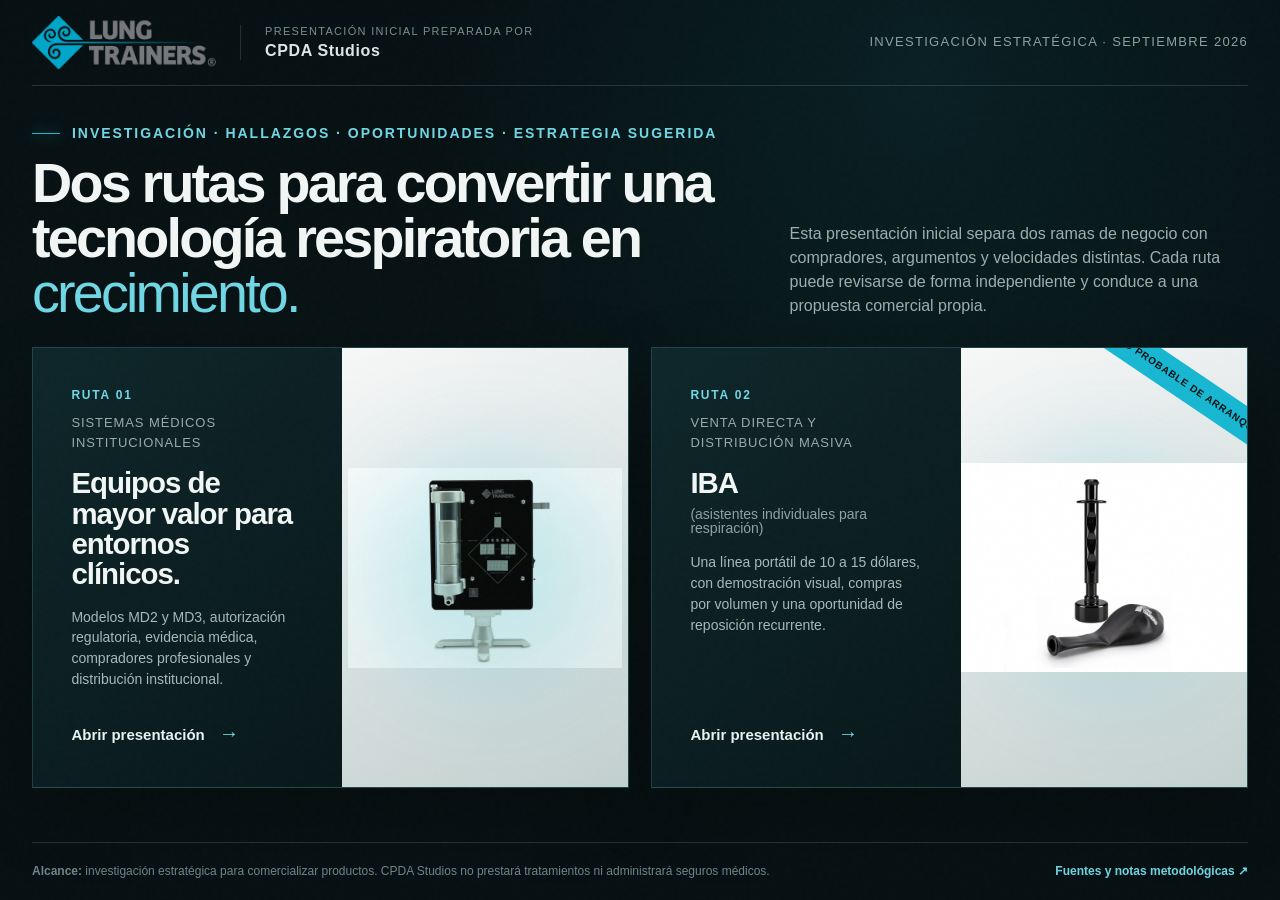
==== commit 44069e44: "Refine route selector proportions" ====
--- a/index.html
+++ b/index.html
@@ -9,7 +9,7 @@
   <link rel="canonical" href="https://cpdastudios.com/lungtrainers/">
   <link rel="preload" as="image" href="assets/official/md3-series4.webp">
   <link rel="preload" as="image" href="assets/official/iba-tb-max-ultra.jpg">
-  <link rel="stylesheet" href="styles.css?v=4">
+  <link rel="stylesheet" href="styles.css?v=5">
 </head>
 <body class="route-landing">
   <div class="page-noise" aria-hidden="true"></div>
--- a/styles.css
+++ b/styles.css
@@ -684,7 +684,7 @@
 .route-intro h1 { max-width: 1020px; margin: 0; font-size: clamp(42px, 4.35vw, 72px); font-weight: 580; line-height: .98; letter-spacing: -.05em; }
 .route-intro h1 em { color: var(--cyan-2); font-style: normal; font-weight: 450; }
 .route-intro > p:last-child { max-width: 610px; margin: 0 0 2px; color: #9dafb0; font-size: 16px; line-height: 1.5; }
-.route-grid { min-height: 0; display: grid; grid-template-columns: 1fr 1fr; gap: 22px; }
+.route-grid { align-self: start; width: 100%; height: clamp(340px, 49vh, 500px); min-height: 0; display: grid; grid-template-columns: 1fr 1fr; gap: 22px; }
 .route-card { position: relative; min-height: 0; display: grid; grid-template-columns: 1.04fr .96fr; overflow: hidden; border: 1px solid rgba(112,215,228,.22); background: linear-gradient(140deg, rgba(15,39,43,.96), rgba(7,18,20,.96)); color: inherit; text-decoration: none; box-shadow: 0 24px 65px rgba(0,0,0,.23); transition: transform .25s ease, border-color .25s ease, box-shadow .25s ease; }
 .route-card:hover { transform: translateY(-5px); border-color: rgba(112,215,228,.65); box-shadow: 0 32px 80px rgba(0,0,0,.38); }
 .route-card::after { content: ""; position: absolute; inset: 0; pointer-events: none; background: linear-gradient(90deg, transparent 62%, rgba(24,183,210,.08)); }
@@ -813,7 +813,7 @@
   .route-intro { display: block; margin-bottom: 20px; }
   .route-intro .eyebrow { margin-bottom: 12px; font-size: 10px; }
   .route-intro h1 { font-size: 34px; }
-  .route-grid { grid-template-columns: 1fr; }
+  .route-grid { height: auto; grid-template-columns: 1fr; }
   .route-card { min-height: 220px; grid-template-columns: 1.12fr .88fr; }
   .route-card-copy { padding: 17px; }
   .route-card h2 { font-size: 21px; }
